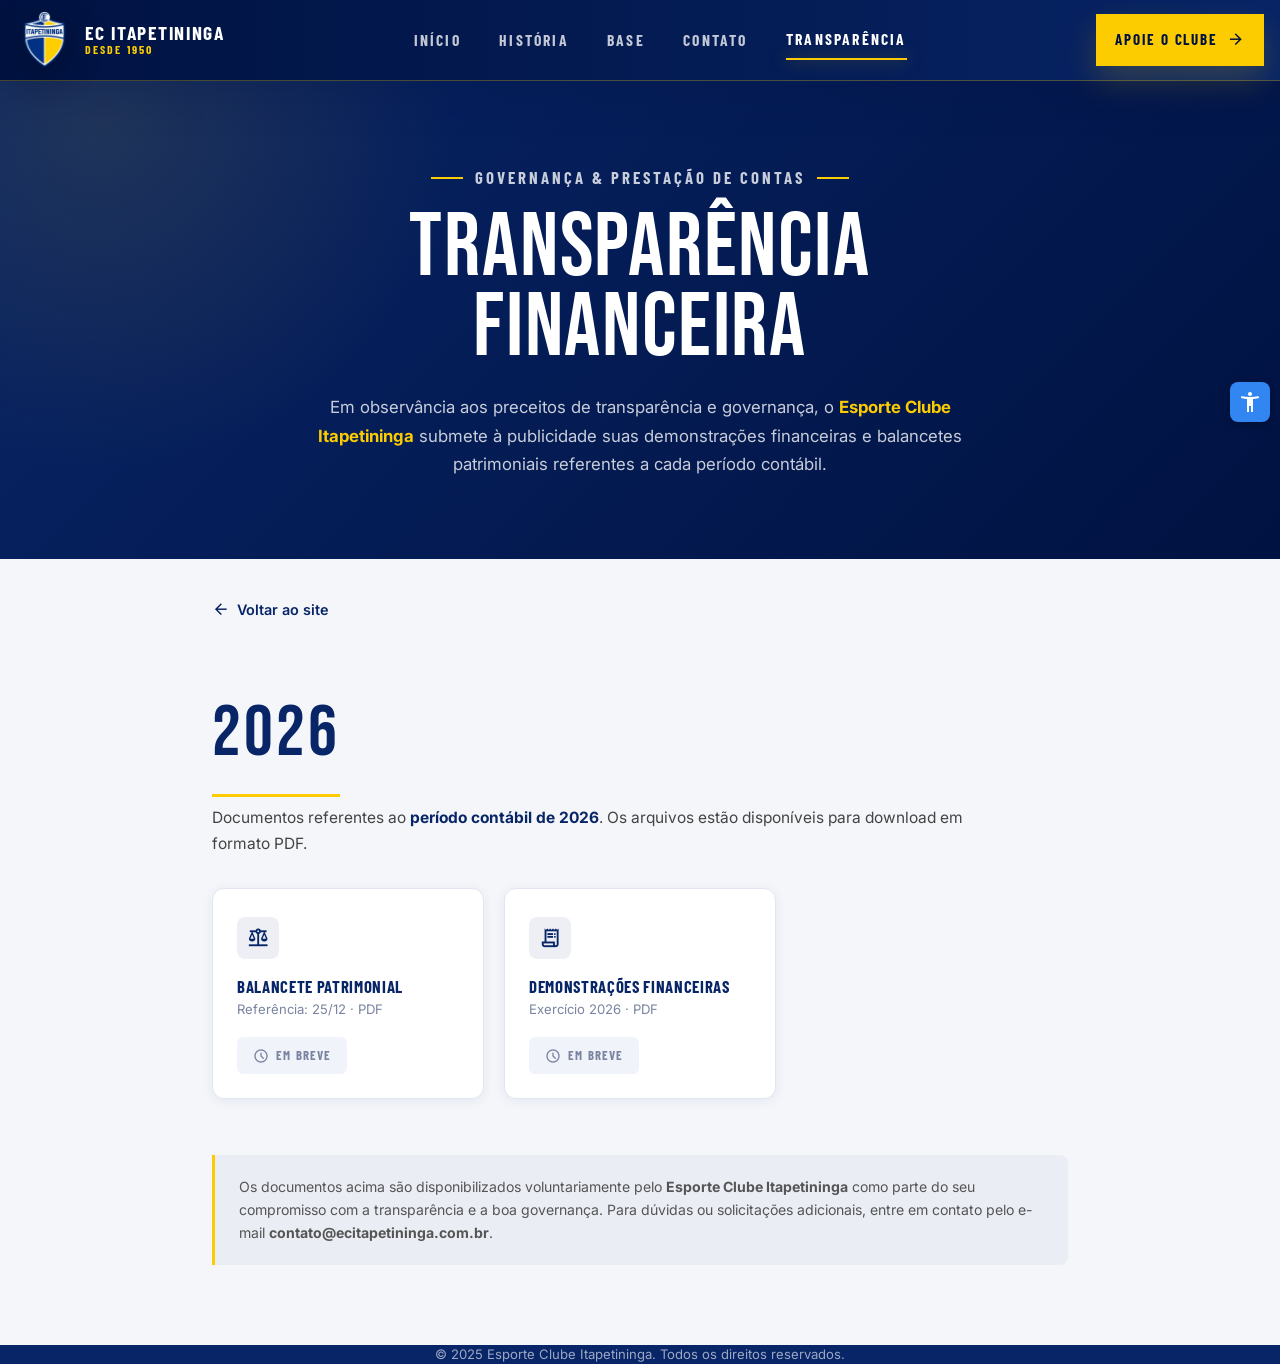
==== transparencia.html @ 6d261d62 "Minor changes" ====
<!doctype html>
<html lang="pt-BR">
  <head>
    <meta charset="UTF-8" />
    <meta name="viewport" content="width=device-width, initial-scale=1.0" />
    <title>Transparência Financeira — EC Itapetininga</title>
    <meta
      name="description"
      content="Demonstrações financeiras e balancetes do Esporte Clube Itapetininga, em conformidade com os princípios de transparência e governança."
    />
    <link rel="preconnect" href="https://fonts.googleapis.com" />
    <link
      href="https://fonts.googleapis.com/css2?family=Inter:wght@400;500;600;700&display=swap"
      rel="stylesheet"
    />
    <link
      href="https://fonts.googleapis.com/css2?family=Bebas+Neue&family=Barlow+Condensed:wght@500;600;700&display=swap"
      rel="stylesheet"
    />
    <link
      href="https://fonts.googleapis.com/css2?family=Material+Symbols+Outlined:wght,FILL@100..700,0..1&display=swap"
      rel="stylesheet"
    />
    <link rel="stylesheet" href="styles.css" />
    <link rel="stylesheet" href="transparencia.css" />
  </head>
  <body>
    <header class="site-header" id="site-header">
      <div class="site-header-main">
        <a
          class="site-brand"
          href="index.html"
          aria-label="Esporte Clube Itapetininga"
        >
          <img
            alt="EC Itapetininga Logo"
            class="site-brand-logo"
            src="img/eci.png"
          />
          <span class="site-brand-text">
            <strong>EC Itapetininga</strong>
            <small>Desde 1950</small>
          </span>
        </a>
        <nav class="site-nav" aria-label="Navegação principal">
          <a class="top-nav-link" href="index.html#hero">Início</a>
          <a class="top-nav-link" href="index.html#history">História</a>
          <a class="top-nav-link" href="index.html#categories">Base</a>
          <a class="top-nav-link" href="index.html#contact">Contato</a>
          <a
            class="top-nav-link is-active"
            href="transparencia.html"
            aria-current="page"
            >Transparência</a
          >
        </nav>
        <a
          href="#apoie-modal"
          class="desktop-support-link site-cta"
          aria-label="Apoie o Clube"
          data-modal-open
        >
          Apoie o Clube
          <span class="material-symbols-outlined" aria-hidden="true"
            >arrow_forward</span
          >
        </a>
        <button
          aria-controls="mobile-menu"
          aria-expanded="false"
          aria-label="Abrir menu"
          class="mobile-menu-button site-menu-button"
          data-mobile-menu-button
          type="button"
        >
          <span class="material-symbols-outlined" data-mobile-menu-icon>
            menu
          </span>
        </button>
      </div>
      <nav
        aria-label="Menu mobile"
        class="mobile-menu"
        data-mobile-menu
        id="mobile-menu"
      >
        <div class="mobile-menu-inner">
          <div class="mobile-menu-brand" aria-hidden="true">
            <span>ECI</span>
            <small>Portal Oficial</small>
          </div>
          <a
            class="mobile-menu-link"
            data-mobile-menu-link
            href="index.html#hero"
            >Início</a
          >
          <a
            class="mobile-menu-link"
            data-mobile-menu-link
            href="index.html#history"
            >História</a
          >
          <a
            class="mobile-menu-link"
            data-mobile-menu-link
            href="index.html#categories"
            >Base</a
          >
          <a
            class="mobile-menu-link"
            data-mobile-menu-link
            href="index.html#contact"
            >Contato</a
          >
          <a class="mobile-menu-link" href="transparencia.html"
            >Transparência</a
          >
        </div>
      </nav>
    </header>

    <!-- ── Conteúdo principal ── -->
    <main id="main-content">
      <!-- Hero -->
      <section class="transp-hero" aria-labelledby="transp-page-title">
        <p class="transp-hero-kicker">Governança &amp; Prestação de Contas</p>
        <h1 id="transp-page-title">Transparência<br />Financeira</h1>
        <p>
          Em observância aos preceitos de transparência e governança, o
          <strong style="color: #fccc00">Esporte Clube Itapetininga</strong>
          submete à publicidade suas demonstrações financeiras e balancetes
          patrimoniais referentes a cada período contábil.
        </p>
      </section>

      <div class="transp-page">
        <div class="transp-container">
          <a href="index.html" class="transp-back">
            <span class="material-symbols-outlined" style="font-size: 1.1rem"
              >arrow_back</span
            >
            Voltar ao site
          </a>

          <!-- ── Bloco 2026 ── -->
          <div class="transp-year-block">
            <h2 class="transp-year-title">2026</h2>
            <p class="transp-year-desc">
              Documentos referentes ao
              <strong>período contábil de 2026</strong>. Os arquivos estão
              disponíveis para download em formato PDF.
            </p>
            <div class="transp-docs-grid">
              <div class="transp-doc-card">
                <div class="transp-doc-icon">
                  <span class="material-symbols-outlined">balance</span>
                </div>
                <div>
                  <p class="transp-doc-name">Balancete Patrimonial</p>
                  <p class="transp-doc-meta">Referência: 25/12 · PDF</p>
                </div>
                <!-- Para adicionar o arquivo: substituir o <span> abaixo por um <a href="docs/balancete-2026.pdf" ...> -->
                <span class="transp-doc-soon">
                  <span
                    class="material-symbols-outlined"
                    style="font-size: 1rem"
                    >schedule</span
                  >
                  Em breve
                </span>
              </div>

              <div class="transp-doc-card">
                <div class="transp-doc-icon">
                  <span class="material-symbols-outlined">receipt_long</span>
                </div>
                <div>
                  <p class="transp-doc-name">Demonstrações Financeiras</p>
                  <p class="transp-doc-meta">Exercício 2026 · PDF</p>
                </div>
                <!-- Para adicionar o arquivo: substituir o <span> abaixo por um <a href="docs/demonstracoes-2026.pdf" ...> -->
                <span class="transp-doc-soon">
                  <span
                    class="material-symbols-outlined"
                    style="font-size: 1rem"
                    >schedule</span
                  >
                  Em breve
                </span>
              </div>
            </div>
          </div>

          <!-- Nota legal -->
          <div class="transp-note" role="note">
            Os documentos acima são disponibilizados voluntariamente pelo
            <strong>Esporte Clube Itapetininga</strong> como parte do seu
            compromisso com a transparência e a boa governança. Para dúvidas ou
            solicitações adicionais, entre em contato pelo e-mail
            <strong>contato@ecitapetininga.com.br</strong>.
          </div>
        </div>
      </div>
    </main>

    <!-- Modal: Apoie o Clube -->
    <div
      id="apoie-modal"
      aria-hidden="true"
      aria-modal="true"
      aria-labelledby="apoie-modal-title"
      class="support-modal fixed inset-0 z-[100] flex items-center justify-center p-4 bg-primary-container/40 backdrop-blur-sm"
      data-modal
      role="dialog"
    >
      <div
        class="support-modal-panel relative w-full max-w-4xl bg-surface-container-lowest rounded-lg overflow-hidden shadow-2xl flex flex-col md:flex-row"
      >
        <button
          type="button"
          aria-label="Fechar modal"
          data-modal-close
          class="absolute top-4 right-4 z-20 bg-black/20 hover:bg-black/40 text-white rounded-full p-2 transition-colors"
        >
          <span class="material-symbols-outlined">close</span>
        </button>
        <div class="md:w-1/2 relative min-h-[300px]">
          <img
            alt="Esporte Clube Itapetininga Base"
            class="absolute inset-0 w-full h-full object-cover"
            src="img/DSC00051-copia.jpg"
          />
          <div
            class="absolute inset-0 bg-gradient-to-t from-primary-container/80 to-transparent flex items-end p-8"
          >
            <p class="text-white font-bold italic">
              Cada contribuição mantém um jovem em campo.
            </p>
          </div>
        </div>
        <div class="md:w-1/2 p-10 flex flex-col justify-center">
          <span
            class="text-secondary-container font-bold uppercase tracking-widest text-xs mb-2"
            >Impacto social</span
          >
          <h2
            id="apoie-modal-title"
            class="text-headline-md text-primary-container mb-4 leading-tight"
          >
            Apoie os sonhos da nossa base
          </h2>
          <p class="text-on-surface-variant mb-8 text-sm">
            Sua contribuição garante que centenas de jovens continuem tendo
            acesso a treinamentos profissionais, equipamentos de qualidade e
            suporte social completo.
          </p>
          <div class="space-y-4 mb-8">
            <div
              class="bg-surface-container-low p-4 rounded-lg border border-outline-variant flex items-center gap-4"
            >
              <span class="material-symbols-outlined text-primary-container"
                >payments</span
              >
              <div>
                <p class="text-xs text-primary-container font-bold uppercase">
                  PIX/CNPJ
                </p>
                <p class="font-mono text-on-surface select-all">
                  01.077.813/0001-42
                </p>
              </div>
            </div>
            <div class="text-center text-xs text-on-surface-variant italic">
              Ou entre em contato para planos de patrocínio empresarial.
            </div>
          </div>
          <button
            type="button"
            data-modal-close
            class="block text-center bg-secondary-container text-on-secondary-container w-full py-4 rounded-lg font-bold uppercase shadow-lg hover:bg-secondary-fixed transition-all"
          >
            Fechar
          </button>
        </div>
      </div>
    </div>

    <!-- ── Rodapé simplificado ── -->
    <footer
      class="bg-primary-container text-white py-10"
      style="text-align: center"
    >
      <p style="font-size: 0.82rem; opacity: 0.6">
        © 2025 Esporte Clube Itapetininga. Todos os direitos reservados.
      </p>
    </footer>

    <!-- WCAG fix: 2.1.1 -->
    <div
      class="accessibility-panel"
      role="region"
      aria-label="Ferramentas de acessibilidade"
    >
      <button
        class="accessibility-trigger"
        type="button"
        aria-label="Abrir menu de acessibilidade"
        aria-expanded="false"
        aria-controls="accessibility-menu"
      >
        <span class="material-symbols-outlined" aria-hidden="true"
          >accessibility_new</span
        >
      </button>
      <div class="accessibility-content" id="accessibility-menu">
        <!-- WCAG fix: 4.1.2 -->
        <button
          onclick="alternarCores()"
          aria-pressed="false"
          data-high-contrast-toggle
        >
          🎨 Alternar Cores
        </button>
        <button onclick="aumentarFonte()">🔍 A+</button>
        <button onclick="diminuirFonte()">🔎 A-</button>
        <button onclick="cursorGrande()">🖱️ Cursor Maior</button>
        <button onclick="lerPagina()">🔊 Ler Página</button>
        <button onclick="pararLeitura()">🔇 Parar Leitura</button>
        <button onclick="lerSelecao()">🔊 Ler Texto Selecionado</button>
      </div>
    </div>

    <script>
      const mobileMenu = document.querySelector("[data-mobile-menu]");
      const mobileMenuButton = document.querySelector(
        "[data-mobile-menu-button]",
      );
      const mobileMenuIcon = document.querySelector("[data-mobile-menu-icon]");
      const siteHeader = document.querySelector(".site-header");

      function openMobileMenu() {
        mobileMenu.classList.add("is-open");
        mobileMenuButton.setAttribute("aria-expanded", "true");
        mobileMenuButton.setAttribute("aria-label", "Fechar menu");
        mobileMenuIcon.textContent = "close";
        document.body.classList.add("mobile-menu-open");
      }

      function closeMobileMenu() {
        mobileMenu.classList.remove("is-open");
        mobileMenuButton.setAttribute("aria-expanded", "false");
        mobileMenuButton.setAttribute("aria-label", "Abrir menu");
        mobileMenuIcon.textContent = "menu";
        document.body.classList.remove("mobile-menu-open");
      }

      mobileMenuButton.addEventListener("click", () => {
        mobileMenu.classList.contains("is-open")
          ? closeMobileMenu()
          : openMobileMenu();
      });

      document.addEventListener("keydown", (e) => {
        if (e.key === "Escape" && mobileMenu.classList.contains("is-open"))
          closeMobileMenu();
      });

      window.addEventListener("resize", () => {
        if (window.innerWidth >= 768) closeMobileMenu();
      });

      window.addEventListener("scroll", () => {
        siteHeader.classList.toggle("header-scrolled", window.scrollY > 24);
      });

      document.addEventListener("DOMContentLoaded", () => {
        const botaoAcessibilidade = document.querySelector(
          ".accessibility-trigger",
        );
        const menuAcessibilidade = document.querySelector(
          ".accessibility-panel",
        );
        const conteudoAcessibilidade = document.querySelector(
          ".accessibility-content",
        );

        if (
          !botaoAcessibilidade ||
          !menuAcessibilidade ||
          !conteudoAcessibilidade
        ) {
          return;
        }

        function abrirMenuAcessibilidade() {
          menuAcessibilidade.classList.add("active");
          botaoAcessibilidade.setAttribute("aria-expanded", "true");

          // WCAG fix: 2.1.1
          const primeiroBotao = conteudoAcessibilidade.querySelector("button");
          if (primeiroBotao) {
            primeiroBotao.focus();
          }
        }

        function fecharMenuAcessibilidade() {
          menuAcessibilidade.classList.remove("active");
          botaoAcessibilidade.setAttribute("aria-expanded", "false");

          // WCAG fix: 2.1.1
          botaoAcessibilidade.focus();
        }

        botaoAcessibilidade.addEventListener("click", (e) => {
          e.stopPropagation();
          if (menuAcessibilidade.classList.contains("active")) {
            fecharMenuAcessibilidade();
          } else {
            abrirMenuAcessibilidade();
          }
        });

        menuAcessibilidade.addEventListener("click", (e) => {
          e.stopPropagation();
        });

        document.addEventListener("click", () => {
          if (menuAcessibilidade.classList.contains("active")) {
            fecharMenuAcessibilidade();
          }
        });

        document.addEventListener("keydown", (e) => {
          if (
            e.key === "Escape" &&
            menuAcessibilidade.classList.contains("active")
          ) {
            fecharMenuAcessibilidade();
          }
        });
      });

      function alternarCores() {
        document.body.classList.toggle("ativo");

        // WCAG fix: 4.1.2
        const botoesAltoContraste = document.querySelectorAll(
          "[data-high-contrast-toggle]",
        );
        botoesAltoContraste.forEach((button) => {
          button.setAttribute(
            "aria-pressed",
            document.body.classList.contains("ativo"),
          );
        });
      }

      let tamanhoFonte = 100;
      const tamanhoFonteMinimo = 70;
      const tamanhoFonteMaximo = 150;

      function aplicarTamanhoFonte() {
        document.documentElement.style.fontSize = tamanhoFonte + "%";
      }

      function aumentarFonte() {
        if (tamanhoFonte < tamanhoFonteMaximo) {
          tamanhoFonte += 10;
          aplicarTamanhoFonte();
        }
      }

      function diminuirFonte() {
        if (tamanhoFonte > tamanhoFonteMinimo) {
          tamanhoFonte -= 10;
          aplicarTamanhoFonte();
        }
      }

      function cursorGrande() {
        document.body.classList.toggle("cursor-grande");
      }

      // Modal: Apoie o Clube
      const apoieModal = document.querySelector("[data-modal]");
      const modalOpenBtns = document.querySelectorAll("[data-modal-open]");
      const modalCloseBtns = document.querySelectorAll("[data-modal-close]");

      function openModal() {
        apoieModal.classList.add("is-open");
        apoieModal.setAttribute("aria-hidden", "false");
        document.body.classList.add("modal-open");
      }

      function closeModal() {
        apoieModal.classList.remove("is-open");
        apoieModal.setAttribute("aria-hidden", "true");
        document.body.classList.remove("modal-open");
      }

      modalOpenBtns.forEach((btn) =>
        btn.addEventListener("click", (e) => {
          e.preventDefault();
          openModal();
        }),
      );

      modalCloseBtns.forEach((btn) =>
        btn.addEventListener("click", closeModal),
      );

      apoieModal.addEventListener("click", (e) => {
        if (e.target === apoieModal) closeModal();
      });

      document.addEventListener("keydown", (e) => {
        if (e.key === "Escape" && apoieModal.classList.contains("is-open"))
          closeModal();
      });
    </script>
    <div vw class="enabled">
      <div vw-access-button class="active"></div>
      <div vw-plugin-wrapper>
        <div class="vw-plugin-top-wrapper"></div>
      </div>
    </div>
    <script src="https://vlibras.gov.br/app/vlibras-plugin.js"></script>
    <script>
      new window.VLibras.Widget("https://vlibras.gov.br/app");

      function lerPagina() {
        const texto = document.body.innerText;

        const fala = new SpeechSynthesisUtterance(texto);
        fala.lang = "pt-BR";

        speechSynthesis.cancel();
        speechSynthesis.speak(fala);
      }

      function pararLeitura() {
        speechSynthesis.cancel();
      }

      function lerSelecao() {
        const texto = window.getSelection().toString();

        if (!texto) {
          alert("Selecione um texto primeiro.");
          return;
        }

        const fala = new SpeechSynthesisUtterance(texto);
        fala.lang = "pt-BR";

        speechSynthesis.cancel();
        speechSynthesis.speak(fala);
      }
    </script>
  </body>
</html>
---- styles.css ----
﻿/*
 * Refinamentos de design aplicados:
 * 1. Overlay em gradiente para melhorar o contraste do hero.
 * 2. Botao secundario do hero com borda e fundo mais visiveis.
 * 3. Controles flutuantes de acessibilidade com fundo institucional.
 * 4. Cards de Nossa Historia com alturas uniformes.
 * 5. Barra dourada no topo dos quatro cards de Nossa Historia.
 * 6. Tags e nomes padronizados nos cards de Grandes Nomes.
 * 7. Badges Gratuito removidos e chamada da base reforcada.
 * 8. Formulario de contato destacado como card.
 * 9. Texto de orgulho local do footer com contraste adequado.
 */

:root {
  --secondary-container: #fccc00;
  --secondary-fixed: #ffe085;
  --surface-container-lowest: #ffffff;
  --surface-container-low: #f3f3f3;
  --surface-container: #eeeeee;
  --surface: #f9f9f9;
  --background: #f9f9f9;
  --primary: #001241;
  --primary-container: #082567;
  --primary-fixed-dim: #dce4ff; /* WCAG fix: 1.4.3 */
  --on-secondary-container: #6d5700;
  --on-surface: #1b1b1b;
  --on-surface-variant: #444650;
  --outline-variant: #c5c6d2;
  --site-header-height: 6.6rem;
}

*,
*::before,
*::after {
  box-sizing: border-box;
  border-width: 0;
  border-style: solid;
  border-color: currentColor;
}

html {
  scroll-behavior: smooth;
  scroll-padding-top: var(--site-header-height);
  line-height: 1.5;
  -webkit-text-size-adjust: 100%;
  tab-size: 4;
}

body {
  margin: 0;
  font-family:
    Inter,
    system-ui,
    -apple-system,
    BlinkMacSystemFont,
    "Segoe UI",
    sans-serif;
}

img,
video {
  display: block;
  max-width: 100%;
  height: auto;
}

button,
input,
select,
textarea {
  font: inherit;
}

button,
select {
  text-transform: none;
}

button {
  cursor: pointer;
  background-color: transparent;
}

a {
  color: inherit;
  text-decoration: inherit;
}

h1,
h2,
h3,
h4,
p {
  margin: 0;
}

h1,
h2,
h3,
h4 {
  font-size: inherit;
  font-weight: inherit;
}

ul {
  margin: 0;
  padding: 0;
  list-style: none;
}

::selection {
  background: var(--secondary-container);
  color: var(--on-secondary-container);
}

/* WCAG fix: 2.4.7 */
:focus-visible {
  outline: 2px solid var(--primary-container);
  outline-offset: 3px;
  border-radius: 3px;
}

a:focus-visible,
button:focus-visible {
  outline: 2px solid var(--primary-container);
  outline-offset: 3px;
}

.fixed {
  position: fixed;
}
.absolute {
  position: absolute;
}
.relative {
  position: relative;
}
.inset-0 {
  inset: 0;
}
.top-4 {
  top: 1rem;
}
.right-4 {
  right: 1rem;
}
.z-10 {
  z-index: 10;
}
.z-20 {
  z-index: 20;
}
.z-50 {
  z-index: 50;
}
.z-\[100\] {
  z-index: 100;
}
.mx-auto {
  margin-left: auto;
  margin-right: auto;
}
.mt-4 {
  margin-top: 1rem;
}
.mb-2 {
  margin-bottom: 0.5rem;
}
.mb-4 {
  margin-bottom: 1rem;
}
.mb-6 {
  margin-bottom: 1.5rem;
}
.mb-8 {
  margin-bottom: 2rem;
}
.mb-12 {
  margin-bottom: 3rem;
}
.block {
  display: block;
}
.flex {
  display: flex;
}
.grid {
  display: grid;
}
.h-64 {
  height: 16rem;
}
.h-full {
  height: 100%;
}
.min-h-\[300px\] {
  min-height: 300px;
}
.w-full {
  width: 100%;
}
.max-w-sm {
  max-width: 24rem;
}
.max-w-2xl {
  max-width: 42rem;
}
.max-w-4xl {
  max-width: 56rem;
}
.max-w-7xl {
  max-width: 80rem;
}
.grid-cols-1 {
  grid-template-columns: repeat(1, minmax(0, 1fr));
}
.flex-col {
  flex-direction: column;
}
.items-center {
  align-items: center;
}
.justify-center {
  justify-content: center;
}
.justify-between {
  justify-content: space-between;
}
.gap-3 {
  gap: 0.75rem;
}
.gap-4 {
  gap: 1rem;
}
.gap-6 {
  gap: 1.5rem;
}
.gap-8 {
  gap: 2rem;
}
.gap-12 {
  gap: 3rem;
}
.gap-24 {
  gap: 6rem;
}
.space-y-4 > :not([hidden]) ~ :not([hidden]) {
  margin-top: 1rem;
}
.space-y-6 > :not([hidden]) ~ :not([hidden]) {
  margin-top: 1.5rem;
}
.space-y-8 > :not([hidden]) ~ :not([hidden]) {
  margin-top: 2rem;
}
.overflow-hidden {
  overflow: hidden;
}
.rounded-lg {
  border-radius: 0.5rem;
}
.rounded-xl {
  border-radius: 0.75rem;
}
.rounded-2xl {
  border-radius: 1rem;
}
.rounded-3xl {
  border-radius: 1.5rem;
}
.rounded-full {
  border-radius: 9999px;
}
.border {
  border-width: 1px;
}
.border-b {
  border-bottom-width: 1px;
}
.border-b-2 {
  border-bottom-width: 2px;
}
.border-primary-container {
  border-color: var(--primary-container);
}
.border-outline-variant {
  border-color: var(--outline-variant);
}
.border-white\/10 {
  border-color: rgba(255, 255, 255, 0.1);
}
.bg-white\/5 {
  background-color: rgba(255, 255, 255, 0.05);
}
.bg-white\/10 {
  background-color: rgba(255, 255, 255, 0.1);
}
.bg-background {
  background-color: var(--background);
}
.bg-primary-container {
  background-color: var(--primary-container);
}
.bg-secondary-container {
  background-color: var(--secondary-container);
}
.bg-surface {
  background-color: var(--surface);
}
.bg-surface-container-low {
  background-color: var(--surface-container-low);
}
.bg-surface-container-lowest {
  background-color: var(--surface-container-lowest);
}
.bg-surface-container-lowest\/20 {
  background-color: rgba(255, 255, 255, 0.2);
}
.object-cover {
  object-fit: cover;
}
.p-4 {
  padding: 1rem;
}
.p-6 {
  padding: 1.5rem;
}
.p-10 {
  padding: 2.5rem;
}
.p-12 {
  padding: 3rem;
}
.px-4 {
  padding-left: 1rem;
  padding-right: 1rem;
}
.px-10 {
  padding-left: 2.5rem;
  padding-right: 2.5rem;
}
.py-4 {
  padding-top: 1rem;
  padding-bottom: 1rem;
}
.py-5 {
  padding-top: 1.25rem;
  padding-bottom: 1.25rem;
}
.py-16 {
  padding-top: 4rem;
  padding-bottom: 4rem;
}
.py-24 {
  padding-top: 6rem;
  padding-bottom: 6rem;
}
.pb-12 {
  padding-bottom: 3rem;
}
.text-center {
  text-align: center;
}
.font-body-lg {
  font-family: Inter, sans-serif;
  font-size: 16px;
  line-height: 24px;
  font-weight: 400;
}
.font-mono {
  font-family:
    ui-monospace, SFMono-Regular, Menlo, Monaco, Consolas, "Liberation Mono",
    monospace;
}
.text-xs {
  font-size: 0.75rem;
  line-height: 1rem;
}
.text-sm {
  font-size: 0.875rem;
  line-height: 1.25rem;
}
.text-lg {
  font-size: 1.125rem;
  line-height: 1.75rem;
}
.text-xl {
  font-size: 1.25rem;
  line-height: 1.75rem;
}
.text-5xl {
  font-size: 3rem;
  line-height: 1;
}
.text-headline-md {
  font-size: 24px;
  line-height: 32px;
  font-weight: 600;
}
.text-headline-lg {
  font-size: 32px;
  line-height: 40px;
  font-weight: 700;
}
.text-body-lg {
  font-size: 16px;
  line-height: 24px;
  font-weight: 400;
}
.font-bold {
  font-weight: 700;
}
.uppercase {
  text-transform: uppercase;
}
.italic {
  font-style: italic;
}
.leading-none {
  line-height: 1;
}
.leading-tight {
  line-height: 1.25;
}
.leading-relaxed {
  line-height: 1.625;
}
.tracking-wider {
  letter-spacing: 0.05em;
}
.tracking-widest {
  letter-spacing: 0.1em;
}
.text-white {
  color: #ffffff;
}
.text-primary-container {
  color: var(--primary-container);
}
.text-primary-fixed-dim {
  color: var(--primary-fixed-dim);
}
.text-secondary-container {
  color: var(--secondary-container);
}
.text-on-secondary-container {
  color: var(--on-secondary-container);
}
.text-on-surface {
  color: var(--on-surface);
}
.text-on-surface-variant {
  color: var(--on-surface-variant);
}
.shadow-md {
  box-shadow: 0 4px 6px rgba(0, 0, 0, 0.1);
}
.shadow-lg {
  box-shadow: 0 10px 15px rgba(0, 0, 0, 0.1);
}
.shadow-xl {
  box-shadow: 0 20px 25px rgba(0, 0, 0, 0.1);
}
.shadow-2xl {
  box-shadow: 0 25px 50px rgba(0, 0, 0, 0.25);
}
.backdrop-blur-sm {
  backdrop-filter: blur(4px);
}
.select-all {
  user-select: all;
}
.pointer-events-none {
  pointer-events: none;
}
.transition-all {
  transition: all 150ms ease;
}
.transition-colors {
  transition:
    color 150ms ease,
    background-color 150ms ease,
    border-color 150ms ease;
}

.hero-section {
  position: relative;
  display: flex;
  flex-direction: column;
  align-items: center;
  justify-content: flex-end;
  min-height: max(560px, calc(82vh - 4rem));
  overflow: hidden;
  padding: 5.25rem 0 0;
  background: #001241;
  isolation: isolate;
}

.hero-section::before,
.hero-section::after {
  content: "";
  position: absolute;
  inset: 0;
  pointer-events: none;
}

.hero-section::before {
  z-index: 2;
  background:
    radial-gradient(
      circle at 22% 28%,
      rgba(35, 79, 170, 0.45),
      transparent 25rem
    ),
    radial-gradient(
      circle at 82% 82%,
      rgba(252, 204, 0, 0.16),
      transparent 18rem
    ),
    linear-gradient(
      90deg,
      rgba(0, 18, 65, 0.98) 0%,
      rgba(0, 18, 65, 0.9) 28%,
      rgba(8, 37, 103, 0.52) 58%,
      rgba(0, 0, 0, 0.36) 100%
    ),
    linear-gradient(
      180deg,
      rgba(0, 0, 0, 0.52),
      transparent 34%,
      rgba(0, 0, 0, 0.72)
    );
}

.hero-section::after {
  z-index: 3;
  opacity: 0.22;
  background:
    repeating-linear-gradient(
      135deg,
      rgba(252, 204, 0, 0.11) 0,
      rgba(252, 204, 0, 0.11) 1px,
      transparent 1px,
      transparent 24px
    ),
    radial-gradient(
      circle at 30% 40%,
      rgba(255, 255, 255, 0.55) 0 1px,
      transparent 1px
    ),
    radial-gradient(
      circle at 72% 62%,
      rgba(255, 255, 255, 0.4) 0 1px,
      transparent 1px
    );
  background-size:
    auto,
    21px 21px,
    33px 33px;
  mix-blend-mode: soft-light;
}

.hero-media {
  position: absolute;
  inset: 0;
  z-index: 1;
}

.hero-image {
  width: 100%;
  height: 100%;
  object-fit: cover;
  object-position: 50% 28%;
  filter: saturate(1.05) contrast(1.12) brightness(0.92);
  transform: scale(1.04);
  animation: hero-image-drift 16s ease-out forwards;
}

.hero-field-grid {
  position: absolute;
  inset: 0;
  pointer-events: none;
}

.hero-field-grid {
  opacity: 0.16;
  background:
    linear-gradient(
      90deg,
      transparent calc(50% - 1px),
      rgba(255, 255, 255, 0.42) 50%,
      transparent calc(50% + 1px)
    ),
    linear-gradient(
      0deg,
      transparent calc(50% - 1px),
      rgba(255, 255, 255, 0.22) 50%,
      transparent calc(50% + 1px)
    );
  background-size: 9rem 9rem;
}

.hero-content {
  position: relative;
  z-index: 5;
  width: min(100% - 2rem, 80rem);
  margin: auto auto 0;
  padding-bottom: clamp(4rem, 11vw, 8rem);
  color: #ffffff;
  text-transform: uppercase;
}

.hero-content::before {
  content: "";
  position: absolute;
  top: 1.3rem;
  left: -1.5rem;
  width: 3px;
  height: min(17rem, 52%);
  background: #fccc00;
  box-shadow: 0 0 2rem rgba(252, 204, 0, 0.42);
}

.hero-title {
  max-width: 58rem;
  font-family: "Bebas Neue", Impact, sans-serif;
  font-size: clamp(3.2rem, 8vw, 7rem);
  line-height: 0.78;
  letter-spacing: 0;
  text-shadow: 0 2rem 5rem rgba(0, 0, 0, 0.54);
  animation: hero-rise 850ms 120ms ease both;
}

.hero-title span,
.hero-title strong {
  display: block;
  font-weight: inherit;
}

.hero-title strong {
  color: #fccc00;
}

.hero-tagline {
  max-width: 36rem;
  margin-top: 1rem;
  color: rgba(255, 255, 255, 0.88);
  font-family: "Barlow Condensed", Inter, sans-serif;
  font-size: clamp(1.35rem, 2.6vw, 2.05rem);
  font-weight: 700;
  line-height: 1;
  letter-spacing: 0.08em;
  animation: hero-rise 850ms 240ms ease both;
}

.hero-actions {
  display: flex;
  flex-wrap: wrap;
  gap: 1rem;
  width: min(100%, 13.5rem);
  margin-top: 1.8rem;
  margin-bottom: clamp(2rem, 4vw, 3.6rem);
  animation: hero-rise 850ms 360ms ease both;
}

.hero-button {
  display: inline-flex;
  align-items: center;
  justify-content: center;
  width: 100%;
  min-height: 3.35rem;
  padding: 0.85rem 1.25rem;
  border: 1px solid transparent;
  font-family: "Barlow Condensed", Inter, sans-serif;
  font-size: 1rem;
  font-weight: 700;
  letter-spacing: 0.12em;
  text-transform: uppercase;
  transition:
    transform 280ms ease,
    background-color 280ms ease,
    border-color 280ms ease,
    color 280ms ease,
    box-shadow 280ms ease;
}

.hero-button-primary {
  gap: 0.65rem;
  background: #fccc00;
  color: #001241;
  box-shadow: 0 1.3rem 3rem rgba(252, 204, 0, 0.24);
}

.hero-button-primary .material-symbols-outlined {
  font-size: 1.25rem;
  transition: transform 280ms ease;
}

.hero-button-primary:hover,
.hero-button-primary:focus-visible {
  transform: translateY(-2px);
  background: #ffe085;
  box-shadow: 0 1.6rem 3.4rem rgba(252, 204, 0, 0.32);
}

.hero-button-primary:hover .material-symbols-outlined,
.hero-button-primary:focus-visible .material-symbols-outlined {
  transform: translateX(4px);
}

@keyframes hero-rise {
  from {
    opacity: 0;
    transform: translateY(1.2rem);
  }

  to {
    opacity: 1;
    transform: translateY(0);
  }
}

@keyframes hero-image-drift {
  from {
    transform: scale(1.08);
  }

  to {
    transform: scale(1.02);
  }
}

@media (max-width: 900px) {
  .hero-section {
    min-height: calc(84svh - 4rem);
    padding: 5.25rem 0 0;
  }

  .hero-section::before {
    background:
      radial-gradient(
        circle at 24% 24%,
        rgba(35, 79, 170, 0.48),
        transparent 18rem
      ),
      linear-gradient(
        90deg,
        rgba(0, 18, 65, 0.96) 0%,
        rgba(0, 18, 65, 0.82) 58%,
        rgba(0, 0, 0, 0.36) 100%
      ),
      linear-gradient(
        180deg,
        rgba(0, 0, 0, 0.45),
        transparent 34%,
        rgba(0, 0, 0, 0.78)
      );
  }

  .hero-image {
    object-position: 50% 28%;
  }

  .hero-content {
    width: min(100% - 2rem, 44rem);
  }

  .hero-content::before {
    left: -0.75rem;
    height: 12rem;
  }

  .hero-title {
    font-size: clamp(4rem, 14vw, 6.8rem);
  }
}

@media (max-width: 520px) {
  .hero-section {
    min-height: calc(86svh - 4rem);
    padding: 4.5rem 0 0;
  }

  .hero-image {
    object-position: 50% center;
  }

  .hero-content {
    width: min(100% - 1.5rem, 28rem);
  }

  .hero-title {
    font-size: clamp(3.5rem, 18vw, 5.4rem);
  }

  .hero-tagline {
    max-width: 20rem;
    font-size: 1.35rem;
  }

  .hero-actions {
    display: grid;
    grid-template-columns: 1fr;
    width: 100%;
    margin-top: 1.35rem;
    margin-bottom: 2rem;
  }

  .hero-fpf-badge {
    width: 100%;
  }

  .hero-button {
    width: 100%;
  }
}

@media (prefers-reduced-motion: reduce) {
  .hero-image,
  .hero-title,
  .hero-tagline,
  .hero-fpf-badge,
  .hero-actions {
    animation: none;
  }
}

.site-header {
  position: sticky;
  top: 0;
  z-index: 50;
  width: 100%;
  color: #ffffff;
  background:
    linear-gradient(90deg, rgba(0, 18, 65, 0.96), rgba(8, 37, 103, 0.94)),
    #001241;
  border-bottom: 1px solid rgba(252, 204, 0, 0.28);
  box-shadow: 0 1rem 2.5rem rgba(0, 18, 65, 0.22);
  backdrop-filter: blur(14px);
  transition:
    background-color 240ms ease,
    box-shadow 240ms ease,
    border-color 240ms ease;
}

.site-header.header-scrolled {
  border-bottom-color: rgba(252, 204, 0, 0.72);
  background:
    linear-gradient(90deg, rgba(0, 18, 65, 0.98), rgba(8, 37, 103, 0.98)),
    #001241;
  box-shadow: 0 1rem 2.25rem rgba(0, 0, 0, 0.32);
}

.site-header-main {
  display: grid;
  grid-template-columns: auto 1fr auto;
  align-items: center;
  gap: clamp(1rem, 3vw, 2.25rem);
  max-width: 80rem;
  min-height: 4.75rem;
  margin: 0 auto;
  padding: 0 1rem;
  transition: min-height 240ms ease;
}

.header-scrolled .site-header-main {
  min-height: 4.25rem;
}

.site-brand {
  display: inline-flex;
  align-items: center;
  gap: 0.75rem;
  min-width: 13rem;
  transition: transform 240ms ease;
}

.site-brand:hover,
.site-brand:focus-visible {
  transform: translateY(-1px);
}

.site-brand:focus-visible,
.top-nav-link:focus-visible,
.site-cta:focus-visible,
.mobile-menu-button:focus-visible,
.mobile-menu-link:focus-visible {
  outline: 2px solid var(--secondary-container);
  outline-offset: 0.25rem;
}

.site-brand-logo {
  width: auto;
  height: 3.55rem;
  filter: drop-shadow(0 0.55rem 1.1rem rgba(0, 0, 0, 0.28));
  transition: height 240ms ease;
}

.header-scrolled .site-brand-logo {
  height: 3.25rem;
}

.site-brand-text {
  display: grid;
  text-transform: uppercase;
}

.site-brand-text strong {
  color: #ffffff;
  font-family: "Barlow Condensed", Inter, sans-serif;
  font-size: 1.22rem;
  font-weight: 700;
  line-height: 0.95;
  letter-spacing: 0.08em;
}

.site-brand-text small {
  color: #fccc00;
  font-family: "Barlow Condensed", Inter, sans-serif;
  font-size: 0.74rem;
  font-weight: 700;
  line-height: 1.2;
  letter-spacing: 0.18em;
}

.site-nav {
  display: none;
  justify-content: center;
  gap: clamp(1.25rem, 3vw, 2.7rem);
}

.top-nav-link {
  position: relative;
  padding: 1.75rem 0;
  color: rgba(255, 255, 255, 0.76);
  font-family: "Barlow Condensed", Inter, sans-serif;
  font-size: 0.98rem;
  font-weight: 700;
  letter-spacing: 0.14em;
  text-transform: uppercase;
  transition:
    color 200ms ease,
    transform 200ms ease;
}

.top-nav-link::after {
  content: "";
  position: absolute;
  right: 0;
  bottom: 1.18rem;
  left: 0;
  height: 2px;
  background: #fccc00;
  box-shadow: 0 0 1rem rgba(252, 204, 0, 0.5);
  transform: scaleX(0);
  transform-origin: center;
  transition: transform 240ms ease;
}

.top-nav-link:hover,
.top-nav-link:focus-visible,
.top-nav-link.is-active {
  color: #ffffff;
  transform: translateY(-1px);
}

.top-nav-link:hover::after,
.top-nav-link:focus-visible::after,
.top-nav-link.is-active::after {
  transform: scaleX(1);
}

.hover\:bg-secondary-fixed:hover {
  background-color: var(--secondary-fixed);
}
.hover\:bg-surface-container-lowest\/40:hover {
  background-color: rgba(255, 255, 255, 0.4);
}
.hover\:text-white:hover {
  color: #ffffff;
}
.active\:scale-95:active {
  transform: scale(0.95);
}
.group:hover .group-hover\:grayscale-0 {
  filter: grayscale(0);
}
.group:hover .group-hover\:bg-\[\#082567\] {
  background-color: #082567;
}
.group:hover .group-hover\:scale-125 {
  transform: scale(1.25);
}
.group:hover .group-hover\:-translate-y-2 {
  transform: translateY(-0.5rem);
}
.group:hover .group-hover\:shadow-xl {
  box-shadow: 0 20px 25px rgba(0, 0, 0, 0.1);
}
.focus\:border-primary-container:focus {
  border-color: var(--primary-container);
  outline: none;
}
.focus\:ring-1:focus {
  box-shadow: 0 0 0 1px var(--primary-container);
}

.desktop-support-link {
  display: none;
}

.site-cta {
  align-items: center;
  justify-content: center;
  gap: 0.55rem;
  min-height: 2.85rem;
  padding: 0.85rem 1.12rem;
  border: 1px solid rgba(252, 204, 0, 0.76);
  background: #fccc00;
  color: #001241;
  font-family: "Barlow Condensed", Inter, sans-serif;
  font-size: 0.94rem;
  font-weight: 700;
  letter-spacing: 0.13em;
  text-transform: uppercase;
  box-shadow: 0 0.9rem 2rem rgba(252, 204, 0, 0.18);
  transition:
    transform 220ms ease,
    background-color 220ms ease,
    box-shadow 220ms ease;
}

.site-cta .material-symbols-outlined {
  font-size: 1.1rem;
  transition: transform 220ms ease;
}

.site-cta:hover,
.site-cta:focus-visible {
  transform: translateY(-2px);
  background: #ffe085;
  box-shadow: 0 1.1rem 2.3rem rgba(252, 204, 0, 0.26);
}

.site-cta:hover .material-symbols-outlined,
.site-cta:focus-visible .material-symbols-outlined {
  transform: translateX(3px);
}

.mobile-menu-button {
  display: inline-flex;
  align-items: center;
  justify-content: center;
  justify-self: end;
  width: 3rem;
  height: 3rem;
  border: 1px solid rgba(252, 204, 0, 0.45);
  color: #fccc00;
  background: rgba(255, 255, 255, 0.06);
  transition:
    background-color 200ms ease,
    border-color 200ms ease,
    transform 200ms ease;
}

.mobile-menu-button:hover {
  transform: translateY(-1px);
  border-color: rgba(252, 204, 0, 0.82);
  background: rgba(255, 255, 255, 0.12);
}

.mobile-menu {
  display: grid;
  grid-template-rows: 0fr;
  border-top: 1px solid rgba(252, 204, 0, 0.25);
  background:
    radial-gradient(
      circle at 12% 0%,
      rgba(252, 204, 0, 0.12),
      transparent 16rem
    ),
    linear-gradient(180deg, rgba(8, 37, 103, 0.98), rgba(0, 18, 65, 0.99));
  box-shadow: 0 1.5rem 3rem rgba(0, 0, 0, 0.24);
  overflow: auto;
  transition: grid-template-rows 260ms ease;
}

.mobile-menu.is-open {
  grid-template-rows: 1fr;
}

.mobile-menu-inner {
  display: grid;
  gap: 0.35rem;
  max-width: 80rem;
  margin: 0 auto;
  min-height: 0;
  padding: 1.35rem 1rem 1.5rem;

  max-height: 90vh;
  overflow-y: auto;
}

.mobile-menu-brand {
  display: flex;
  align-items: end;
  justify-content: space-between;
  margin-bottom: 0.9rem;
  padding-bottom: 1rem;
  border-bottom: 1px solid rgba(255, 255, 255, 0.12);
  text-transform: uppercase;
}

.mobile-menu-brand span {
  color: rgba(255, 255, 255, 0.08);
  font-family: "Bebas Neue", Impact, sans-serif;
  font-size: 5rem;
  line-height: 0.72;
}

.mobile-menu-brand small {
  color: #fccc00;
  font-family: "Barlow Condensed", Inter, sans-serif;
  font-size: 0.82rem;
  font-weight: 700;
  letter-spacing: 0.18em;
}

.mobile-menu-link {
  display: flex;
  align-items: center;
  justify-content: space-between;
  width: 100%;
  min-height: 3rem;
  padding: 0.9rem 0;
  border-bottom: 1px solid rgba(255, 255, 255, 0.1);
  background: transparent; /* WCAG fix: 4.1.2 */
  color: #ffffff;
  cursor: pointer;
  font-family: "Barlow Condensed", Inter, sans-serif;
  font-size: 1.35rem;
  font-weight: 700;
  letter-spacing: 0.12em;
  text-transform: uppercase;
  transition:
    color 180ms ease,
    padding-left 180ms ease;
}

.mobile-menu-link::after {
  content: ">";
  color: #fccc00;
  font-size: 0.9rem;
  opacity: 0.72;
}

.mobile-menu-link:hover {
  color: #fccc00;
  padding-left: 0.35rem;
}

.mobile-menu-link.support {
  justify-content: center;
  min-height: 3.45rem;
  margin-top: 1rem;
  border: 1px solid rgba(252, 204, 0, 0.85);
  background: #fccc00;
  color: #001241;
  box-shadow: 0 1rem 2rem rgba(252, 204, 0, 0.16);
}

.mobile-menu-link.support::after {
  content: none;
}

.mobile-menu-link.support:hover {
  color: #001241;
  background: #ffe085;
  padding-left: 0;
}

@media (min-width: 640px) {
  .sm\:flex-row {
    flex-direction: row;
  }
}

@media (max-width: 639px) {
  .hero-section {
    min-height: calc(86svh - 4rem);
  }

  .hero-image {
    object-position: 50% center;
  }
}

@media (max-width: 767px) {
  .site-header-main {
    min-height: 4.5rem;
  }

  .site-brand {
    min-width: 0;
  }

  .site-brand-logo {
    height: 3.15rem;
  }

  .site-brand-text strong {
    font-size: 1.05rem;
  }

  .site-brand-text small {
    font-size: 0.68rem;
  }
}

@media (min-width: 768px) {
  .md\:flex {
    display: flex;
  }
  .md\:grid-cols-2 {
    grid-template-columns: repeat(2, minmax(0, 1fr));
  }
  .md\:grid-cols-3 {
    grid-template-columns: repeat(3, minmax(0, 1fr));
  }
  .md\:grid-cols-4 {
    grid-template-columns: repeat(4, minmax(0, 1fr));
  }
  .md\:flex-row {
    flex-direction: row;
  }
  .md\:w-1\/2 {
    width: 50%;
  }
  .md\:col-span-2 {
    grid-column: span 2 / span 2;
  }
  .md\:mt-0 {
    margin-top: 0;
  }
  .site-nav {
    display: flex;
  }
  .desktop-support-link {
    display: inline-flex;
  }
  .mobile-menu-button {
    display: none;
  }
  .mobile-menu {
    display: none !important;
  }
}

@media (min-width: 1024px) {
  .lg\:block {
    display: block;
  }
  .lg\:flex {
    display: flex;
  }
  .lg\:grid-cols-2 {
    grid-template-columns: repeat(2, minmax(0, 1fr));
  }
  .lg\:grid-cols-4 {
    grid-template-columns: repeat(4, minmax(0, 1fr));
  }
  .lg\:mx-0 {
    margin-left: 0;
    margin-right: 0;
  }
  .lg\:px-0 {
    padding-left: 0;
    padding-right: 0;
  }
  .lg\:px-8 {
    padding-left: 2rem;
    padding-right: 2rem;
  }
  .lg\:px-20 {
    padding-left: 5rem;
    padding-right: 5rem;
  }
  .lg\:p-20 {
    padding: 5rem;
  }
  .lg\:text-6xl {
    font-size: 3.75rem;
    line-height: 1;
  }
  .lg\:text-8xl {
    font-size: 6rem;
    line-height: 1;
  }
}

.material-symbols-outlined {
  font-variation-settings:
    "FILL" 0,
    "wght" 400,
    "GRAD" 0,
    "opsz" 24;
}
/* ── NOSSA HISTÓRIA EM IMAGENS ─────────────────────────────────────────────
   Layout espelhado do .legends-editorial-section:
   fundo #082567, título centralizado no topo, grid de 3 cards em largura total
   com imagem cobrindo o card inteiro e texto sobreposto na base.
─────────────────────────────────────────────────────────────────────────── */

.archive-section {
  position: relative;
  overflow: hidden;
  background:
    radial-gradient(
      ellipse at 50% 0%,
      rgba(18, 74, 185, 0.35) 0,
      transparent 60%
    ),
    repeating-linear-gradient(
      135deg,
      rgba(252, 204, 0, 0.025) 0,
      rgba(252, 204, 0, 0.025) 1px,
      transparent 1px,
      transparent 22px
    ),
    linear-gradient(180deg, #051c4f 0%, #001241 100%);
  color: #ffffff;
  isolation: isolate;
  box-shadow: 0 0 0 100vmax #001241;
  clip-path: inset(0 -100vmax);
}

.archive-section::before,
.archive-section::after {
  content: "";
  position: absolute;
  inset: 0;
  pointer-events: none;
}

.archive-section::before {
  z-index: 0;
  background: none;
}

.archive-section::after {
  z-index: 0;
  opacity: 0.12;
  background-image:
    radial-gradient(
      circle at 20% 30%,
      rgba(255, 255, 255, 0.42) 0 1px,
      transparent 1px
    ),
    radial-gradient(
      circle at 70% 65%,
      rgba(255, 255, 255, 0.3) 0 1px,
      transparent 1px
    );
  background-size:
    17px 17px,
    29px 29px;
  mix-blend-mode: soft-light;
}

.archive-inner {
  position: relative;
  z-index: 1;
  max-width: 80rem;
  margin: 0 auto;
  padding: 2.5rem 1rem 4.5rem;
  display: flex;
  flex-direction: column;
  align-items: center;
  gap: 2.5rem;
}

.archive-intro {
  position: relative;
  top: auto;
  width: 100%;
  min-height: unset;
  text-align: center;
  text-transform: uppercase;
}

.archive-kicker {
  display: block;
  padding: 0.75rem 1.25rem;
  margin: 0 0 clamp(2.5rem, 6vw, 4.5rem);
  color: rgba(255, 255, 255, 0.76);
  font-family: "Barlow Condensed", Inter, sans-serif;
  font-size: clamp(0.9rem, 1.8vw, 1.15rem);
  font-weight: 700;
  letter-spacing: 0.22em;
  text-transform: uppercase;
  line-height: 1.4;
}

.archive-kicker::before {
  display: none;
}

.archive-intro h2 {
  max-width: 100%;
  color: #ffffff;
  font-family: "Bebas Neue", Impact, sans-serif;
  font-size: clamp(3rem, 8vw, 6.5rem);
  line-height: 1.08;
  letter-spacing: 0;
  margin: 0;
  text-shadow: 0 1.5rem 4rem rgba(0, 0, 0, 0.42);
}

.archive-intro > p {
  max-width: 42rem;
  margin: 1.5rem auto 0;
  color: rgba(255, 255, 255, 0.72);
  font-size: 1rem;
  line-height: 1.5;
  text-transform: none;
}

.archive-signature,
.archive-progress {
  display: none;
}

.archive-track-wrap {
  width: 100%;
}

.archive-track {
  display: grid;
  grid-template-columns: repeat(3, 1fr);
  gap: clamp(1rem, 2vw, 1.6rem);
  width: 100%;
  overflow: visible;
  padding: 0;
  scroll-snap-type: none;
  scrollbar-width: none;
}

.archive-card {
  position: relative;
  min-height: 280px;
  height: clamp(18rem, 26vw, 22rem);
  overflow: hidden;
  border: 1px solid rgba(252, 204, 0, 0.14);
  background: #001241;
  box-shadow:
    0 2.2rem 4.5rem rgba(0, 0, 0, 0.34),
    inset 0 0 0 1px rgba(255, 255, 255, 0.035);
  transition:
    transform 360ms ease,
    border-color 360ms ease,
    box-shadow 360ms ease;
  animation: archive-card-rise 680ms ease both;
}

.archive-card:nth-child(2) {
  animation-delay: 120ms;
}
.archive-card:nth-child(3) {
  animation-delay: 240ms;
}

.archive-card::before {
  content: "";
  position: absolute;
  inset: 0;
  z-index: 2;
  pointer-events: none;
  background: linear-gradient(
    to top,
    rgba(0, 18, 65, 0.97) 0%,
    rgba(8, 37, 103, 0.55) 44%,
    transparent 76%
  );
}

.archive-card::after {
  content: "";
  position: absolute;
  inset: 0.8rem;
  z-index: 3;
  pointer-events: none;
  border: 1px solid rgba(255, 255, 255, 0.07);
}

.archive-card:hover {
  transform: translateY(-6px);
  border-color: rgba(252, 204, 0, 0.68);
  box-shadow: 0 2.7rem 5.5rem rgba(0, 0, 0, 0.42);
}

.archive-card-media {
  position: absolute;
  inset: 0;
  height: 100%;
  overflow: hidden;
  background: #001241;
}

.archive-card-media img {
  width: 100%;
  height: 100%;
  object-fit: cover;
  filter: grayscale(0.55) saturate(0.82) contrast(1.08) brightness(0.72);
  transform: scale(1.04);
  transition:
    transform 520ms ease,
    filter 520ms ease;
}

.archive-card:first-child .archive-card-media img {
  object-fit: cover;
  filter: grayscale(0.25) saturate(0.9) contrast(1.05) brightness(0.85);
  transform: scale(1.15);
}

.archive-card:hover .archive-card-media img {
  filter: grayscale(0.1) saturate(1.02) contrast(1.12) brightness(0.88);
  transform: scale(1.085);
}

.archive-card:first-child:hover .archive-card-media img {
  filter: grayscale(0.05) saturate(1) contrast(1.08) brightness(0.95);
  transform: scale(1.18);
}

.archive-card-copy {
  position: absolute;
  right: 1.35rem;
  bottom: 1.35rem;
  left: 1.35rem;
  z-index: 4;
  text-transform: uppercase;
}

.archive-chapter,
.archive-year {
  display: none;
}

.archive-card-copy h3 {
  color: #ffffff;
  font-family: "Bebas Neue", Impact, sans-serif;
  font-size: clamp(2rem, 3.5vw, 3rem);
  line-height: 0.85;
  letter-spacing: 0;
}

.archive-card-copy p {
  max-width: 20rem;
  margin-top: 0.65rem;
  color: rgba(255, 255, 255, 0.72);
  font-size: 0.92rem;
  line-height: 1.45;
  text-transform: none;
}

@media (max-width: 1023px) {
  .archive-inner {
    padding: 3.5rem 1rem;
    gap: 2rem;
  }

  .archive-track {
    grid-template-columns: repeat(3, 1fr);
  }
}

@media (max-width: 640px) {
  .archive-track {
    grid-template-columns: 1fr;
  }

  .archive-card {
    min-height: 22rem;
    height: auto;
  }
}

@keyframes archive-card-rise {
  from {
    opacity: 0;
    translate: 0 1.35rem;
  }
  to {
    opacity: 1;
    translate: 0 0;
  }
}

@media (prefers-reduced-motion: reduce) {
  .archive-card {
    animation: none;
  }
}
body.mobile-menu-open {
  overflow: hidden;
}
.form-message {
  display: none;
  padding: 1rem;
  border-radius: 0.5rem;
  background: var(--secondary-container);
  color: var(--on-secondary-container);
  font-size: 0.875rem;
  line-height: 1.25rem;
  font-weight: 700;
  text-align: center;
}
.form-message.is-visible {
  display: block;
}

/* History storytelling section */
.history-editorial {
  position: relative;
  overflow: hidden;
  padding: 7rem 0 0;
  background: linear-gradient(110deg, #f9f9f9 0%, #f9f9f9 56%, #082567 56%);
  isolation: isolate;
}

.history-editorial::before,
.history-editorial::after {
  content: "";
  position: absolute;
  inset: 0;
  pointer-events: none;
  z-index: 0;
}

.history-editorial > div {
  position: relative;
  z-index: 1;
}

.history-editorial::before {
  background: repeating-linear-gradient(
    135deg,
    rgba(8, 37, 103, 0.035) 0,
    rgba(8, 37, 103, 0.035) 1px,
    transparent 1px,
    transparent 20px
  );
}

.history-editorial::after {
  opacity: 0.12;
  background-image:
    radial-gradient(
      circle at 18% 22%,
      rgba(8, 37, 103, 0.7) 0 1px,
      transparent 1px
    ),
    radial-gradient(
      circle at 80% 60%,
      rgba(255, 255, 255, 0.55) 0 1px,
      transparent 1px
    );
  background-size:
    23px 23px,
    31px 31px;
  mix-blend-mode: multiply;
}

.history-story {
  position: relative;
  z-index: 1;
}

.history-story-hero {
  position: relative;
  max-width: 70rem;
  min-height: unset;
  margin-bottom: 2.5rem;
  text-transform: uppercase;
}

@media (min-width: 1024px) {
  .history-story {
    display: grid;
    grid-template-columns: minmax(0, 1fr) minmax(20rem, 1.1fr);
    gap: clamp(2.5rem, 5vw, 4.5rem);
    align-items: start;
  }

  .history-story-hero {
    margin-bottom: 0;
  }

  .history-story-grid {
    display: contents;
  }

  .history-story-copy {
    grid-column: 1 / -1;
    margin-top: clamp(2.5rem, 5vw, 4rem);
  }

  .history-archive {
    margin-top: 0;
  }
}

.history-story-year {
  position: absolute;
  top: -5.8rem;
  left: -1rem;
  color: rgba(8, 37, 103, 0.07);
  font-family: "Bebas Neue", Impact, sans-serif;
  font-size: clamp(9rem, 23vw, 18rem);
  line-height: 0.78;
  white-space: nowrap;
  z-index: -1;
}

.history-story-label {
  display: none;
}

.history-story-label::before {
  display: none;
}

.history-story-hero h2 {
  max-width: 48rem;
  color: #082567;
  font-family: "Bebas Neue", Impact, sans-serif;
  font-size: clamp(5rem, 13vw, 11rem);
  line-height: 0.8;
  letter-spacing: 0;
}

.history-story-subtitle {
  max-width: 44rem;
  margin-top: 1.25rem;
  color: #343844;
  font-size: clamp(1.05rem, 2vw, 1.3rem);
  line-height: 1.45;
  text-transform: none;
}

.history-story-signature {
  display: inline-grid;
  grid-template-columns: auto 5rem auto;
  align-items: center;
  gap: 0.9rem;
  margin-top: 1.8rem;
  color: #082567;
  font-family: "Barlow Condensed", Inter, sans-serif;
  font-size: 1.05rem;
  font-weight: 700;
  letter-spacing: 0.18em;
}

.history-story-signature span {
  height: 1px;
  background: linear-gradient(90deg, #082567, #fccc00);
}

.history-story-grid {
  display: flex;
  flex-direction: column;
  gap: clamp(3rem, 6vw, 5rem);
}

.history-story-copy {
  display: grid;
  grid-template-columns: repeat(4, minmax(0, 1fr));
  gap: 1rem;
  order: 2;
}

.history-milestone {
  position: relative;
  min-height: 13.75rem;
  padding: 1.35rem;
  overflow: hidden;
  background: rgba(255, 255, 255, 0.97);
  border: 1px solid rgba(8, 37, 103, 0.12);
  box-shadow: 0 1.25rem 3rem rgba(8, 37, 103, 0.08);
  transition:
    transform 320ms ease,
    border-color 320ms ease,
    box-shadow 320ms ease;
}

.history-milestone::after {
  content: "";
  position: absolute;
  inset: auto 0 0;
  height: 3px;
  background: linear-gradient(90deg, #fccc00, transparent);
  opacity: 0.6;
}

.history-milestone:hover {
  transform: translateY(-4px);
  border-color: rgba(252, 204, 0, 0.78);
  box-shadow: 0 1.8rem 3.6rem rgba(8, 37, 103, 0.14);
}

.history-milestone span {
  display: block;
  margin-bottom: 1.1rem;
  color: rgba(8, 37, 103, 0.34);
  font-family: "Barlow Condensed", Inter, sans-serif;
  font-size: 0.95rem;
  font-weight: 700;
  letter-spacing: 0.22em;
}

.history-milestone h3 {
  margin-bottom: 0.7rem;
  color: #082567;
  font-family: "Barlow Condensed", Inter, sans-serif;
  font-size: 1.6rem;
  font-weight: 700;
  line-height: 0.95;
  text-transform: uppercase;
}

.history-milestone p {
  color: #444650;
  font-size: 0.98rem;
  line-height: 1.5;
}

.history-archive {
  position: relative;
  min-height: 34rem;
  order: 1;
}

.history-archive-stripe {
  position: absolute;
  top: 7%;
  right: 7%;
  width: 72%;
  height: 82%;
  background: linear-gradient(
    90deg,
    #fccc00 0 16%,
    transparent 16% 23%,
    #082567 23% 100%
  );
  transform: rotate(-5deg);
  box-shadow: 0 2rem 4rem rgba(0, 18, 65, 0.32);
}

.history-archive-main,
.history-archive-jersey {
  position: absolute;
  overflow: hidden;
  border: 1px solid rgba(252, 204, 0, 0.34);
  background: #001241;
  box-shadow: 0 2.2rem 5rem rgba(0, 0, 0, 0.34);
}

.history-archive-main {
  inset: 0 2rem 2rem 0;
}

.history-archive-jersey {
  right: 0;
  bottom: 1.25rem;
  width: min(32%, 11rem);
  aspect-ratio: 0.78;
  padding: 0.85rem;
  background: linear-gradient(
    180deg,
    rgba(255, 255, 255, 0.96),
    rgba(238, 238, 238, 0.92)
  );
  transform: rotate(3deg);
}

.history-archive img {
  width: 100%;
  height: 100%;
  object-fit: cover;
  filter: saturate(0.9) contrast(1.05) brightness(0.95);
  transition:
    transform 380ms ease,
    filter 380ms ease;
}

.history-archive-jersey img {
  object-fit: contain;
  filter: saturate(0.96) contrast(1.04);
}

.history-archive:hover img {
  transform: scale(1.035);
  filter: saturate(1.05) contrast(1.1) brightness(1);
}

@media (max-width: 1023px) {
  .history-editorial {
    background:
      radial-gradient(
        circle at 12% 6%,
        rgba(252, 204, 0, 0.16),
        transparent 18rem
      ),
      linear-gradient(
        180deg,
        #f9f9f9 0%,
        #f9f9f9 60%,
        #082567 60%,
        #001241 100%
      );
  }

  .history-story-grid {
    grid-template-columns: 1fr;
  }

  .history-archive {
    min-height: 32rem;
  }
}

@media (max-width: 767px) {
  .history-editorial {
    padding-top: 5rem;
  }

  .history-story-hero {
    min-height: 0;
    margin-bottom: 3rem;
  }

  .history-story-year {
    top: -3.2rem;
    left: -0.4rem;
  }

  .history-story-subtitle {
    font-size: 1rem;
  }

  .history-story-copy {
    grid-template-columns: 1fr;
  }

  .history-milestone {
    min-height: 0;
  }

  .history-archive {
    min-height: 29rem;
  }

  .history-archive-main {
    inset: 0 2rem 2rem 0;
  }

  .history-archive-jersey {
    right: 0;
    bottom: 1.5rem;
    width: min(32%, 11rem);
  }
}

/* Grandes Nomes - editorial section */
.legends-editorial-section {
  position: relative;
  overflow: hidden;
  background:
    radial-gradient(
      circle at 50% 12%,
      rgba(35, 79, 170, 0.72) 0,
      transparent 34rem
    ),
    radial-gradient(
      circle at 8% 72%,
      rgba(252, 204, 0, 0.11) 0,
      transparent 22rem
    ),
    radial-gradient(
      circle at 92% 70%,
      rgba(0, 18, 65, 0.75) 0,
      transparent 26rem
    ),
    repeating-linear-gradient(
      135deg,
      rgba(252, 204, 0, 0.035) 0,
      rgba(252, 204, 0, 0.035) 1px,
      transparent 1px,
      transparent 22px
    ),
    linear-gradient(180deg, #051c4f 0%, #001241 100%);
  box-shadow: 0 0 0 100vmax #001241;
  clip-path: inset(0 -100vmax);
  isolation: isolate;
}

.legends-editorial-section::before,
.legends-editorial-section::after {
  content: "";
  position: absolute;
  inset: 0;
  pointer-events: none;
  z-index: 0;
}

.legends-editorial-section::before {
  background: linear-gradient(
    90deg,
    rgba(0, 18, 65, 0.86),
    transparent 22%,
    transparent 78%,
    rgba(0, 18, 65, 0.86)
  );
}

.legends-editorial-section::after {
  opacity: 0.18;
  background-image:
    radial-gradient(
      circle at 20% 30%,
      rgba(255, 255, 255, 0.42) 0 1px,
      transparent 1px
    ),
    radial-gradient(
      circle at 70% 65%,
      rgba(255, 255, 255, 0.3) 0 1px,
      transparent 1px
    );
  background-size:
    17px 17px,
    29px 29px;
  mix-blend-mode: soft-light;
}

.legends-editorial-inner {
  position: relative;
  z-index: 1;
  max-width: 80rem;
  margin: 0 auto;
  padding: 3.5rem 1rem 3rem;
}

.legends-editorial-heading {
  position: relative;
  max-width: 72rem;
  margin: 0 auto 2rem;
  text-align: center;
  text-transform: uppercase;
}

.legends-editorial-heading::before {
  content: "";
  position: absolute;
  top: 52%;
  left: 50%;
  width: min(68rem, 92vw);
  height: 12rem;
  transform: translate(-50%, -50%);
  background: radial-gradient(
    ellipse,
    rgba(18, 74, 185, 0.7) 0,
    transparent 68%
  );
  filter: blur(12px);
  z-index: -1;
}

.legends-editorial-kicker {
  margin-bottom: 0.85rem;
  color: rgba(255, 255, 255, 0.76);
  font-family: "Barlow Condensed", Inter, sans-serif;
  font-size: clamp(0.95rem, 1.8vw, 1.25rem);
  font-weight: 700;
  letter-spacing: 0.22em;
}

.legends-editorial-heading span {
  display: block;
  color: #ffffff;
  font-family: "Bebas Neue", Impact, sans-serif;
  font-size: clamp(3rem, 8vw, 6.5rem);
  line-height: 0.78;
  letter-spacing: 0;
  text-shadow: 0 1.5rem 4rem rgba(0, 0, 0, 0.42);
}

.legends-editorial-heading strong {
  display: block;
  margin-top: 0.72rem;
  color: #fccc00;
  font-family: "Barlow Condensed", Inter, sans-serif;
  font-size: clamp(1rem, 2.5vw, 2rem);
  font-weight: 700;
  line-height: 1;
  letter-spacing: 0.3em;
  text-shadow: none;
}

.legends-editorial-mark {
  display: grid;
  grid-template-columns: 1fr auto 1fr;
  align-items: center;
  gap: 1rem;
  max-width: 42rem;
  margin: 1.6rem auto 0;
  color: #fccc00;
  font-family: "Barlow Condensed", Inter, sans-serif;
  font-size: 0.95rem;
  font-weight: 700;
  letter-spacing: 0.2em;
}

.legends-editorial-mark::before,
.legends-editorial-mark span {
  content: "";
  height: 1px;
  background: linear-gradient(90deg, transparent, rgba(252, 204, 0, 0.86));
}

.legends-editorial-mark span {
  background: linear-gradient(90deg, rgba(252, 204, 0, 0.86), transparent);
}

.legends-editorial-mark small {
  font: inherit;
  white-space: nowrap;
}

.legends-editorial-wall {
  position: relative;
  display: grid;
  grid-template-columns: repeat(4, minmax(0, 1fr));
  align-items: end;
  gap: clamp(1rem, 2vw, 1.6rem);
  margin: 0 auto;
  padding: clamp(1rem, 2vw, 1.4rem) 0 clamp(0.6rem, 1.6vw, 1rem);
  isolation: isolate;
}

.legends-editorial-wall::before,
.legends-editorial-wall::after {
  content: "";
  position: absolute;
  pointer-events: none;
}

.legends-editorial-wall::before {
  inset: 7% -2% 3%;
  z-index: -1;
  background:
    linear-gradient(
      90deg,
      transparent,
      rgba(252, 204, 0, 0.2) 18%,
      transparent 40%,
      transparent 62%,
      rgba(252, 204, 0, 0.15),
      transparent
    ),
    linear-gradient(
      180deg,
      rgba(255, 255, 255, 0.06),
      transparent 36%,
      rgba(0, 0, 0, 0.18)
    );
  border-top: 1px solid rgba(252, 204, 0, 0.24);
  border-bottom: 1px solid rgba(252, 204, 0, 0.14);
}

.legends-editorial-wall::after {
  inset: 0;
  z-index: -1;
  opacity: 0.12;
  background-image:
    radial-gradient(
      circle at 18% 28%,
      rgba(255, 255, 255, 0.48) 0 1px,
      transparent 1px
    ),
    radial-gradient(
      circle at 78% 64%,
      rgba(255, 255, 255, 0.32) 0 1px,
      transparent 1px
    );
  background-size:
    22px 22px,
    34px 34px;
  mix-blend-mode: soft-light;
}

.legend-editorial-piece {
  position: relative;
  min-height: 280px;
  height: clamp(18rem, 26vw, 22rem);
  overflow: hidden;
  background: #001241;
  border: 1px solid rgba(252, 204, 0, 0.14);
  box-shadow:
    0 2.2rem 4.5rem rgba(0, 0, 0, 0.34),
    inset 0 0 0 1px rgba(255, 255, 255, 0.035);
  transform: translateY(var(--legend-y, 0));
  transition:
    transform 760ms cubic-bezier(0.19, 1, 0.22, 1),
    box-shadow 850ms ease,
    border-color 850ms ease,
    filter 850ms ease;
  z-index: 1;
}

.legend-editorial-piece::before,
.legend-editorial-piece::after {
  content: "";
  position: absolute;
  inset: 0;
  pointer-events: none;
}

.legend-editorial-piece::before {
  z-index: 2;
  opacity: 1;
  background:
    linear-gradient(
      to top,
      rgba(0, 8, 31, 0.98) 0%,
      rgba(0, 18, 65, 0.78) 27%,
      rgba(0, 18, 65, 0.2) 58%,
      rgba(0, 0, 0, 0.22) 100%
    ),
    linear-gradient(
      120deg,
      rgba(8, 37, 103, 0.42),
      transparent 46%,
      rgba(0, 0, 0, 0.24)
    ),
    radial-gradient(circle at 18% 14%, rgba(252, 204, 0, 0.1), transparent 24%);
  transition: opacity 800ms ease;
}

.legend-editorial-piece::after {
  z-index: 4;
  opacity: 0.12;
  background:
    repeating-linear-gradient(
      0deg,
      rgba(255, 255, 255, 0.15) 0,
      rgba(255, 255, 255, 0.15) 1px,
      transparent 1px,
      transparent 4px
    ),
    radial-gradient(
      circle at 50% 50%,
      transparent 0 42%,
      rgba(0, 0, 0, 0.62) 100%
    );
  mix-blend-mode: soft-light;
}

.legend-editorial-piece:hover,
.legend-editorial-piece:focus-within {
  transform: translateY(calc(var(--legend-y, 0) - 0.35rem));
  border-color: rgba(252, 204, 0, 0.36);
  box-shadow:
    0 2.8rem 5.8rem rgba(0, 0, 0, 0.45),
    inset 0 0 0 1px rgba(255, 255, 255, 0.055);
  filter: brightness(1.03);
}

.legend-editorial-piece:hover::before,
.legend-editorial-piece:focus-within::before {
  opacity: 0.94;
}

.legend-editorial-piece img {
  width: 100%;
  height: 100%;
  object-fit: cover;
  filter: saturate(0.78) contrast(1.16) brightness(0.86);
  transform: scale(1.018);
  transition:
    transform 980ms cubic-bezier(0.19, 1, 0.22, 1),
    filter 1100ms ease;
}

.legend-editorial-piece:hover img,
.legend-editorial-piece:focus-within img {
  filter: saturate(0.94) contrast(1.19) brightness(0.93);
  transform: scale(1.052);
}

.legend-editorial-piece-vadao {
  --legend-y: 0;
}

.legend-editorial-piece-itabera {
  --legend-y: 0;
}

.legend-editorial-piece-marquinho {
  --legend-y: 0;
}

.legend-editorial-piece-angatuba {
  --legend-y: 0;
}

.legend-editorial-piece-itabera img {
  object-position: 50% 35%;
}

.legend-editorial-piece-marquinho img {
  object-position: 30% 28%;
}

.legend-editorial-piece-angatuba img {
  object-position: 50% 25%;
}

.legend-editorial-index {
  position: absolute;
  z-index: 7;
  top: 1rem;
  right: 1rem;
  color: rgba(252, 204, 0, 0.78);
  font-family: "Barlow Condensed", Inter, sans-serif;
  font-size: 0.88rem;
  font-weight: 700;
  line-height: 1;
  letter-spacing: 0.18em;
  text-shadow: 0 0.6rem 1.4rem rgba(0, 0, 0, 0.4);
}

.legend-editorial-index::before {
  content: "ECI ";
  color: rgba(255, 255, 255, 0.48);
}

.legend-editorial-copy {
  position: absolute;
  z-index: 7;
  right: clamp(1rem, 2.3vw, 2rem);
  bottom: clamp(1rem, 2.4vw, 2.1rem);
  left: clamp(1rem, 2.3vw, 2rem);
  text-transform: uppercase;
  transform: translateY(0);
  transition: transform 750ms cubic-bezier(0.19, 1, 0.22, 1);
}

.legend-editorial-piece:hover .legend-editorial-copy,
.legend-editorial-piece:focus-within .legend-editorial-copy {
  transform: translateY(-0.14rem);
}

.legend-editorial-role {
  display: inline-block;
  margin-bottom: 0.48rem;
  color: rgba(252, 204, 0, 0.9);
  font-family: "Barlow Condensed", Inter, sans-serif;
  font-size: 0.78rem;
  font-weight: 700;
  letter-spacing: 0.24em;
}

.legend-editorial-copy h4 {
  max-width: 11ch;
  color: #ffffff;
  font-family: "Bebas Neue", Impact, sans-serif;
  font-size: clamp(2.8rem, 4.6vw, 4.7rem);
  line-height: 0.86;
  letter-spacing: 0;
  text-shadow: 0 1rem 2rem rgba(0, 0, 0, 0.72);
}

.legend-editorial-piece-marquinho .legend-editorial-copy h4 {
  max-width: 100%;
  font-size: clamp(2.35rem, 3.65vw, 3.85rem);
}

.legend-editorial-piece-angatuba .legend-editorial-copy h4 {
  font-size: clamp(2.55rem, 3.8vw, 4rem);
}

.legend-editorial-rule {
  width: 4.75rem;
  height: 2px;
  margin: 0.85rem 0 0.62rem;
  background: #fccc00;
  box-shadow: 0 0 1.25rem rgba(252, 204, 0, 0.44);
  transition: width 750ms ease;
}

.legend-editorial-piece:hover .legend-editorial-rule,
.legend-editorial-piece:focus-within .legend-editorial-rule {
  width: 5.9rem;
}

.legend-editorial-copy p {
  max-width: 17rem;
  color: #fccc00;
  font-family: "Barlow Condensed", Inter, sans-serif;
  font-size: clamp(0.9rem, 1.6vw, 1.18rem);
  font-weight: 700;
  line-height: 1.05;
  letter-spacing: 0.1em;
  text-wrap: balance;
}

@media (max-width: 767px) {
  .legends-editorial-inner {
    padding: 4.5rem 0.85rem 4.8rem;
  }

  .legends-editorial-heading {
    padding: 0 0.15rem;
    margin-bottom: 2.85rem;
  }

  .legends-editorial-heading strong {
    letter-spacing: 0.16em;
  }

  .legends-editorial-wall {
    display: grid;
    grid-template-columns: 1fr;
    gap: 1.1rem;
    padding: 0 0.15rem;
  }

  .legends-editorial-wall::before {
    inset: 1rem 0.2rem 1rem;
  }

  .legend-editorial-piece {
    width: 100%;
    height: clamp(22rem, 108vw, 30rem);
    min-height: 0;
    transform: none;
  }

  .legend-editorial-piece:hover,
  .legend-editorial-piece:focus-within {
    transform: translateY(-0.2rem);
  }

  .legend-editorial-piece:nth-of-type(even) {
    width: 92%;
    justify-self: end;
  }

  .legend-editorial-piece:nth-of-type(odd) {
    width: 96%;
  }

  .legend-editorial-index {
    font-size: 0.86rem;
  }

  .legend-editorial-copy h4 {
    font-size: clamp(3.15rem, 14vw, 5rem);
  }

  .legend-editorial-piece-marquinho .legend-editorial-copy h4 {
    font-size: clamp(2.5rem, 10.8vw, 4.1rem);
  }

  .legend-editorial-copy p {
    font-size: 1rem;
  }
}

@media (min-width: 768px) and (max-width: 1060px) {
  .legends-editorial-inner {
    padding-right: 1.25rem;
    padding-left: 1.25rem;
  }

  .legends-editorial-wall {
    grid-template-columns: repeat(2, minmax(0, 1fr));
    gap: 1.2rem;
  }

  .legend-editorial-piece-vadao {
    --legend-y: 0;
  }

  .legend-editorial-piece-itabera {
    --legend-y: 0;
  }

  .legend-editorial-piece-marquinho {
    --legend-y: 0;
  }

  .legend-editorial-piece-angatuba {
    --legend-y: 0;
  }
}

/* Futebol de Base - academy section */
.academy-section {
  position: relative;
  overflow: hidden;
  background:
    radial-gradient(
      circle at 12% 8%,
      rgba(36, 82, 172, 0.34) 0,
      transparent 28rem
    ),
    radial-gradient(
      circle at 88% 22%,
      rgba(252, 204, 0, 0.08) 0,
      transparent 20rem
    ),
    linear-gradient(180deg, #051c4f 0%, #001241 100%);
  box-shadow: 0 0 0 100vmax #001241;
  clip-path: inset(0 -100vmax);
  color: #ffffff;
  isolation: isolate;
}

.academy-section::before,
.academy-section::after {
  content: "";
  position: absolute;
  inset: 0;
  pointer-events: none;
  z-index: 0;
}

.academy-section::before {
  background: linear-gradient(
    90deg,
    rgba(0, 0, 0, 0.2),
    transparent 34%,
    transparent 72%,
    rgba(0, 0, 0, 0.18)
  );
}

.academy-section::after {
  opacity: 0.07;
  background-image:
    linear-gradient(rgba(255, 255, 255, 0.12) 1px, transparent 1px),
    linear-gradient(90deg, rgba(255, 255, 255, 0.1) 1px, transparent 1px);
  background-size: 8rem 8rem;
  mix-blend-mode: soft-light;
}

.academy-inner {
  position: relative;
  z-index: 1;
  display: grid;
  grid-template-columns: minmax(18rem, 0.82fr) minmax(0, 1.28fr);
  gap: clamp(2.8rem, 6vw, 5.5rem);
  max-width: 80rem;
  margin: 0 auto;
  padding: clamp(4.8rem, 8vw, 7.2rem) 1.25rem;
}

.academy-intro {
  position: relative;
  align-self: center;
  max-width: 34rem;
}

.academy-kicker {
  display: inline-flex;
  align-items: center;
  gap: 0.75rem;
  margin-bottom: 1.05rem;
  color: #fccc00;
  font-family: "Barlow Condensed", Inter, sans-serif;
  font-size: 0.92rem;
  font-weight: 700;
  letter-spacing: 0.16em;
  text-transform: uppercase;
}

.academy-kicker::before {
  content: "";
  width: 2.65rem;
  height: 2px;
  background: #fccc00;
}

.academy-intro h2 {
  max-width: 28rem;
  color: #ffffff;
  font-family: "Bebas Neue", Impact, sans-serif;
  font-size: clamp(4.25rem, 7vw, 6.8rem);
  line-height: 0.86;
  letter-spacing: 0;
  text-transform: uppercase;
  text-shadow: 0 1.2rem 3rem rgba(0, 0, 0, 0.34);
}

.academy-intro strong {
  display: block;
  margin-top: 1.1rem;
  color: #fccc00;
  font-family: "Barlow Condensed", Inter, sans-serif;
  font-size: clamp(1.15rem, 2vw, 1.55rem);
  font-weight: 700;
  line-height: 1.1;
  letter-spacing: 0.08em;
  text-transform: uppercase;
}

.academy-intro > p:not(.academy-kicker) {
  max-width: 30rem;
  margin-top: 1.15rem;
  color: rgba(255, 255, 255, 0.72);
  font-size: 1.05rem;
  line-height: 1.7;
}

.academy-grid {
  display: grid;
  grid-template-columns: repeat(3, minmax(0, 1fr));
  gap: clamp(1.15rem, 2.2vw, 1.65rem);
  align-items: stretch;
}

.academy-card {
  position: relative;
  min-height: 10rem;
  padding: clamp(1rem, 1.8vw, 1.35rem);
  overflow: hidden;
  background:
    linear-gradient(
      150deg,
      rgba(255, 255, 255, 0.075),
      rgba(255, 255, 255, 0.025) 52%,
      rgba(252, 204, 0, 0.035)
    ),
    rgba(1, 22, 70, 0.96);
  border: 1px solid rgba(255, 255, 255, 0.13);
  border-radius: 0.5rem;
  box-shadow:
    0 1.2rem 3rem rgba(0, 0, 0, 0.24),
    inset 0 1px 0 rgba(255, 255, 255, 0.08);
  backdrop-filter: blur(14px);
  transition:
    transform 360ms cubic-bezier(0.19, 1, 0.22, 1),
    border-color 360ms ease,
    box-shadow 360ms ease,
    background 360ms ease;
}

.academy-card::before,
.academy-card::after {
  content: "";
  position: absolute;
  pointer-events: none;
}

.academy-card::before {
  top: 0;
  right: 1.5rem;
  left: 1.5rem;
  height: 3px;
  background: linear-gradient(
    90deg,
    rgba(252, 204, 0, 0),
    #fccc00,
    rgba(252, 204, 0, 0)
  );
  opacity: 0.82;
}

.academy-card::after {
  inset: 0;
  opacity: 0;
  background: radial-gradient(
    circle at 78% 12%,
    rgba(252, 204, 0, 0.12),
    transparent 36%
  );
  transition: opacity 320ms ease;
}

.academy-card:hover,
.academy-card:focus-within {
  transform: translateY(-0.28rem);
  border-color: rgba(252, 204, 0, 0.44);
  box-shadow:
    0 1.55rem 3.6rem rgba(0, 0, 0, 0.3),
    0 0 0 1px rgba(252, 204, 0, 0.05),
    inset 0 1px 0 rgba(255, 255, 255, 0.1);
}

.academy-card:hover::after,
.academy-card:focus-within::after {
  opacity: 1;
}

.academy-card-top,
.academy-card h3,
.academy-card p {
  position: relative;
  z-index: 2;
}

.academy-card-top {
  display: flex;
  align-items: center;
  justify-content: space-between;
  gap: 1rem;
  min-height: 1.8rem;
}

.academy-card-top small {
  color: rgba(255, 255, 255, 0.64);
  font-family: "Barlow Condensed", Inter, sans-serif;
  font-size: 0.8rem;
  font-weight: 700;
  line-height: 1;
  letter-spacing: 0.11em;
  text-transform: uppercase;
}

.academy-card-top b {
  display: inline-flex;
  align-items: center;
  justify-content: center;
  min-height: 1.65rem;
  padding: 0.3rem 0.58rem;
  color: #001241;
  font-family: "Barlow Condensed", Inter, sans-serif;
  font-size: 0.78rem;
  font-weight: 700;
  line-height: 1;
  letter-spacing: 0.09em;
  text-transform: uppercase;
  border: 1px solid rgba(252, 204, 0, 0.32);
  border-radius: 999px;
  background: #fccc00;
}

.academy-card h3 {
  margin-top: 1.25rem;
  color: #ffffff;
  font-family: "Bebas Neue", Impact, sans-serif;
  font-size: clamp(2rem, 3.2vw, 2.9rem);
  line-height: 0.88;
  letter-spacing: 0;
  text-transform: uppercase;
  text-shadow: 0 0.85rem 1.8rem rgba(0, 0, 0, 0.28);
}

.academy-card p {
  max-width: 19rem;
  margin-top: 0.85rem;
  color: rgba(255, 255, 255, 0.7);
  font-size: 0.88rem;
  line-height: 1.58;
}

.academy-card-feature {
  border-color: rgba(252, 204, 0, 0.28);
  background:
    linear-gradient(
      150deg,
      rgba(252, 204, 0, 0.085),
      rgba(255, 255, 255, 0.035) 50%,
      rgba(35, 79, 170, 0.12)
    ),
    rgba(1, 24, 76, 0.78);
}

@media (max-width: 1060px) {
  .academy-inner {
    grid-template-columns: 1fr;
    gap: 2.7rem;
  }

  .academy-grid {
    grid-template-columns: repeat(2, minmax(0, 1fr));
  }

  .academy-intro {
    max-width: 46rem;
  }

  .academy-intro h2,
  .academy-intro > p:not(.academy-kicker) {
    max-width: 46rem;
  }
}

@media (max-width: 767px) {
  .academy-inner {
    padding: 4.2rem 1rem;
  }

  .academy-grid {
    grid-template-columns: 1fr;
    gap: 1rem;
  }

  .academy-card {
    min-height: 14rem;
  }

  .academy-intro h2 {
    font-size: clamp(3.6rem, 16vw, 5.2rem);
  }

  .academy-card h3 {
    font-size: clamp(3rem, 16vw, 4.6rem);
  }

  .academy-card-top {
    align-items: flex-start;
  }
}

.screen-section {
  display: block;
  height: calc(100vh - var(--site-header-height));
  min-height: calc(100vh - var(--site-header-height));
  height: calc(100svh - var(--site-header-height));
  min-height: calc(100svh - var(--site-header-height));
  overflow-x: hidden;
  overflow-y: auto;
  scroll-margin-top: var(--site-header-height);
}

.screen-section > .max-w-7xl {
  width: 100%;
}

.header-scrolled .site-header-main {
  min-height: 4.75rem;
}

.header-scrolled .site-brand-logo {
  height: 3.55rem;
}

.screen-section.py-24 {
  padding-top: clamp(1.5rem, 3vw, 2.5rem);
  padding-bottom: clamp(1.5rem, 3vw, 2.5rem);
}

.history-editorial.screen-section {
  height: auto;
  min-height: 0;
  overflow: visible;
  padding: clamp(1.5rem, 3vw, 2.5rem) 0;
}

.history-editorial.screen-section .history-story-hero {
  min-height: 0;
  margin-bottom: clamp(1.25rem, 2.5vw, 2rem);
}

.history-editorial.screen-section .history-story-hero h2 {
  font-size: clamp(3.6rem, 9vw, 7.4rem);
}

.history-editorial.screen-section .history-story-subtitle {
  max-width: 38rem;
  margin-top: 0.85rem;
  font-size: clamp(0.98rem, 1.5vw, 1.12rem);
}

.history-editorial.screen-section .history-story-signature {
  margin-top: 1.05rem;
}

.history-editorial.screen-section .history-story-grid {
  gap: clamp(1.5rem, 4vw, 3rem);
}

.history-editorial.screen-section .history-milestone {
  min-height: 10rem;
  padding: 1rem;
}

.history-editorial.screen-section .history-milestone span {
  margin-bottom: 0.7rem;
}

.history-editorial.screen-section .history-milestone h3 {
  margin-bottom: 0.45rem;
  font-size: 1.3rem;
}

.history-editorial.screen-section .history-milestone p {
  font-size: 0.9rem;
  line-height: 1.42;
}

.history-editorial.screen-section .history-archive {
  min-height: clamp(22rem, 42vh, 28rem);
}

#contact.screen-section .gap-24 {
  gap: clamp(2rem, 5vw, 4rem);
}

#contact.screen-section .mb-12 {
  margin-bottom: clamp(1.5rem, 3vw, 2rem);
}

#contact.screen-section .space-y-8 > :not([hidden]) ~ :not([hidden]) {
  margin-top: 1.25rem;
}

#contact.screen-section .h-64 {
  height: clamp(10rem, 24vh, 14rem);
}

#contact.screen-section .p-10 {
  padding: clamp(1.25rem, 3vw, 2rem);
}

#contact.screen-section .space-y-6 > :not([hidden]) ~ :not([hidden]) {
  margin-top: 1rem;
}

@media (min-width: 1024px) {
  .history-editorial.screen-section .history-story {
    display: grid;
    grid-template-columns: minmax(0, 0.95fr) minmax(21rem, 0.78fr);
    column-gap: clamp(2rem, 4vw, 4rem);
    row-gap: 1.35rem;
    align-items: start;
  }

  .history-editorial.screen-section .history-story-hero {
    grid-column: 1;
    grid-row: 1;
    margin-top: 1.75rem;
    margin-bottom: 0;
  }

  .history-editorial.screen-section .history-story-grid {
    display: contents;
  }

  .history-editorial.screen-section .history-story-copy {
    grid-column: 1 / -1;
    grid-row: 2;
    grid-template-columns: repeat(4, minmax(0, 1fr));
    gap: 0.8rem;
  }

  .history-editorial.screen-section .history-archive {
    grid-column: 2;
    grid-row: 1;
    align-self: start;
    min-height: clamp(18rem, 38vh, 24rem);
    margin-top: 0.75rem;
  }

  .history-editorial.screen-section .history-archive-main {
    inset: 0 2rem 2rem 0;
  }

  .history-editorial.screen-section .history-archive-jersey {
    bottom: 0.25rem;
    width: min(32%, 11rem);
  }
}

@media (max-width: 767px) {
  :root {
    --site-header-height: 4.5rem;
  }

  .screen-section {
    height: calc(100svh - var(--site-header-height));
    min-height: calc(100svh - var(--site-header-height));
  }

  .header-scrolled .site-header-main {
    min-height: 4.5rem;
  }

  .header-scrolled .site-brand-logo {
    height: 3.15rem;
  }

  .history-editorial.screen-section {
    padding-top: 2rem;
  }

  .history-editorial.screen-section .history-story-hero {
    margin-bottom: 1.5rem;
  }

  .history-editorial.screen-section .history-story-copy {
    grid-template-columns: repeat(2, minmax(12rem, 1fr));
    overflow-x: auto;
    padding-bottom: 0.35rem;
  }

  .history-editorial.screen-section .history-milestone {
    min-width: 12rem;
  }

  .history-editorial.screen-section .history-archive {
    min-height: 22rem;
  }

  #contact.screen-section .grid {
    gap: 1rem;
  }
}

.footer-brand-lockup {
  display: flex;
  align-items: center;
  gap: 1.5rem;
  margin-bottom: 1.25rem;
}

.footer-brand-logo-primary {
  height: 6.5rem;
}

.footer-brand-logo-partner {
  height: 8rem;
  width: 8rem;
  object-fit: contain;
  padding: 0.4rem;
}

.footer-brand-divider {
  width: 1px;
  height: 5.5rem;
  flex: 0 0 auto;
  background: linear-gradient(
    180deg,
    transparent,
    rgba(255, 255, 255, 0.34),
    transparent
  );
}

.footer-brand-partner-block {
  display: flex;
  flex-direction: column;
  gap: 0.5rem;
}

.footer-partner-label {
  margin-bottom: 0.35rem;
  color: var(--secondary-container);
  font-size: 0.72rem;
  font-weight: 700;
  letter-spacing: 0.18em;
  line-height: 1;
  text-transform: uppercase;
}

.footer-partnership-text {
  max-width: 18rem;
  color: rgba(220, 228, 255, 0.72);
  font-size: 0.78rem;
  line-height: 1.5;
  margin-top: 0.15rem;
}

@media (max-width: 420px) {
  .footer-brand-lockup {
    gap: 0.85rem;
  }

  .footer-brand-logo-primary {
    height: 5rem;
  }

  .footer-brand-logo-partner {
    height: 3.5rem;
    width: 3.5rem;
    padding: 0.3rem;
  }

  .footer-brand-divider {
    height: 4.5rem;
  }
}

.accessibility-panel {
  display: none;
}

.accessibility-trigger {
  display: inline-flex;
  align-items: center;
  justify-content: center;
  width: 40px;
  height: 40px;
  min-width: 40px;
  max-width: 40px;
  min-height: 40px;
  max-height: 40px;
  flex: 0 0 40px;
  padding: 0;
  border: none;
  border-radius: 8px;
  cursor: pointer;
  background-color: #2f82ec;
  color: #ffffff;
}

.accessibility-trigger .material-symbols-outlined {
  font-size: 24px;
  line-height: 1;
}

.accessibility-content {
  display: block;

  position: absolute;
  top: 0;
  right: 0;

  background: white;
  border-radius: 12px;
  padding: 10px;

  box-shadow: 0 4px 15px rgba(0, 0, 0, 0.2);
  z-index: 9999;
}

.accessibility-content {
  display: none;
}
.accessibility-panel.active .accessibility-content {
  display: block;
}

.accessibility-content button {
  border: none;
  background: none;
  cursor: pointer;
  padding: 10px;
  width: 180px;
  text-align: left;
}

@media (min-width: 768px) {
  .accessibility-panel {
    position: fixed;
    /* Mantem um pequeno espaco acima do botao do VLibras. */
    top: calc(50% - 68px);
    right: 10px;
    z-index: 999999;
    display: flex;
    flex-direction: row;
    align-items: center;
  }

  .accessibility-content {
    right: 50px;
  }
}

.ativo > header,
.ativo > main,
.ativo > footer {
  filter: invert(100%);
}

.ativo > header img,
.ativo > main img,
.ativo > footer img {
  filter: invert(100%);
}

.ativo > header img,
.ativo > header img:hover,
.ativo > main img,
.ativo > main img:hover,
.ativo > footer img,
.ativo > footer img:hover {
  filter: invert(100%) !important;
}

.cursor-grande,
.cursor-grande * {
  cursor: url("https://cur.cursors-4u.net/cursors/cur-2/cur116.cur"), auto;
}

/* Correcao #1 - Contraste do hero */
.hero-overlay {
  z-index: 1;
  background:
    linear-gradient(
      90deg,
      rgba(8, 37, 103, 0.85) 0%,
      rgba(8, 37, 103, 0.6) 50%,
      rgba(8, 37, 103, 0.3) 100%
    ),
    radial-gradient(
      ellipse at center,
      transparent 46%,
      rgba(0, 0, 0, 0.62) 100%
    );
}

/* Correcao #2 - Contraste do botao secundario do hero */
.hero-button-secondary {
  border-width: 2px;
  border-color: rgba(255, 255, 255, 0.82);
  background: rgba(255, 255, 255, 0.1);
}

.hero-button-secondary:hover,
.hero-button-secondary:focus-visible {
  color: #ffffff;
  background: rgba(255, 255, 255, 0.2);
}

.hero-fpf-badge {
  display: inline-flex;
  align-items: center;
  justify-content: space-between;
  gap: 0.75rem;
  width: min(100%, 13.5rem);
  box-sizing: border-box;
  margin-top: 0;
  padding: 0.6rem 1.1rem 0.6rem 0.9rem;
  background: rgba(255, 255, 255, 0.93);
  border-radius: 0.5rem;
  box-shadow: 0 4px 16px rgba(0, 0, 0, 0.22);
  animation: hero-rise 850ms 480ms ease both;
}

.hero-fpf-label {
  color: #001241;
  font-family: "Barlow Condensed", Inter, sans-serif;
  font-size: 1.05rem;
  font-weight: 700;
  letter-spacing: 0.06em;
  text-transform: uppercase;
}

.hero-fpf-logo {
  width: 3rem;
  height: 3rem;
  object-fit: contain;
  flex-shrink: 0;
}

/* Correcao #3 - Controles flutuantes de acessibilidade */
.accessibility-trigger,
[vw-access-button] {
  background-color: #3186f1 !important;
  box-shadow: 0 2px 8px rgba(0, 0, 0, 0.25) !important;
}

.accessibility-trigger {
  color: #ffffff;
}

/* Correcoes #4 e #5 - Cards uniformes e barra dourada em Nossa Historia */
.history-story-copy {
  align-items: stretch;
}

.history-milestone {
  display: flex;
  flex-direction: column;
  height: 100%;
}

.history-milestone::after {
  inset: 0 0 auto;
  width: 100%;
  height: 3px;
  background: #fccc00;
  opacity: 1;
}

/* Correcao #6 - Tags e nomes padronizados em Grandes Nomes */
.legend-editorial-index {
  right: auto;
  left: 1rem;
}

.legend-editorial-index::before {
  color: inherit;
}

.legend-editorial-copy h4,
.legend-editorial-piece-marquinho .legend-editorial-copy h4,
.legend-editorial-piece-angatuba .legend-editorial-copy h4 {
  max-width: 11ch;
  font-size: clamp(2.5rem, 4.2vw, 4.4rem);
  line-height: 0.86;
}

.legend-editorial-piece-marquinho .legend-editorial-copy h4 {
  max-width: 100%;
  font-size: clamp(2.25rem, 3.5vw, 3.65rem);
  white-space: nowrap;
}

/* Correcao #7 - Chamada unica para inscricoes gratuitas */
.academy-intro strong {
  font-size: clamp(1.3rem, 2.2vw, 1.75rem);
  font-weight: 700;
  text-shadow: 0 0.6rem 1.6rem rgba(252, 204, 0, 0.18);
}

/* Correcao #8 - Formulario de contato como bloco visual */
#contact.screen-section .p-10 {
  padding: 2rem;
  background: #ffffff;
  border: 1px solid rgba(8, 37, 103, 0.1);
  border-radius: 8px;
  box-shadow: 0 4px 16px rgba(8, 37, 103, 0.08);
}

/* Correcao #9 - Contraste da assinatura do footer */
footer > div > div:last-child > p:last-child {
  color: rgba(255, 255, 255, 0.6);
  font-size: 0.875rem;
}

@media (max-width: 767px) {
  .legend-editorial-copy h4,
  .legend-editorial-piece-marquinho .legend-editorial-copy h4,
  .legend-editorial-piece-angatuba .legend-editorial-copy h4 {
    font-size: clamp(2.8rem, 12vw, 4.4rem);
  }

  .legend-editorial-piece-marquinho .legend-editorial-copy h4 {
    font-size: clamp(2.25rem, 11vw, 3.65rem);
  }

  #contact.screen-section .p-10 {
    padding: 1.5rem;
  }
}

/* ── Modal: Apoie o Clube (restaurado) ── */
.support-modal {
  opacity: 0;
  pointer-events: none;
  visibility: hidden;
  transition:
    opacity 200ms ease,
    visibility 200ms ease;
}

.support-modal.is-open {
  opacity: 1;
  pointer-events: auto;
  visibility: visible;
}

body.modal-open {
  overflow: hidden;
}

.support-modal-panel {
  transform: scale(0.95);
  transition: transform 200ms ease;
}

.support-modal.is-open > .support-modal-panel {
  transform: scale(1);
}
---- transparencia.css ----
/* ══════════════════════════════════════════════════
   transparencia.css
   Estilos exclusivos da página de Transparência
   Não afeta index.html nem styles.css
   ══════════════════════════════════════════════════ */

/* Reset de regras do styles.css que conflitam nesta página */
body {
  background: #f4f6fa;
}

/* Impede que .screen-section force height: 100vh nesta página */
.transp-hero {
  height: auto !important;
  min-height: auto !important;
}

/* ── Página wrapper ── */
.transp-page {
  min-height: 60vh;
  background: #f4f6fa;
  padding-bottom: 5rem;
}

/* ── Hero ── */
.transp-hero {
  background:
    radial-gradient(circle at 8% 8%, rgba(252, 204, 0, 0.1), transparent 22rem),
    linear-gradient(135deg, #082567 0%, #001241 100%);
  padding: 5rem 1.25rem 5rem;
  text-align: center;
  color: #fff;
}

.transp-hero-kicker {
  display: inline-flex;
  align-items: center;
  gap: 0.7rem;
  color: #fccc00;
  font-family: "Barlow Condensed", Inter, sans-serif;
  font-size: 0.88rem;
  font-weight: 700;
  letter-spacing: 0.18em;
  text-transform: uppercase;
  margin-bottom: 1.1rem;
}

.transp-hero-kicker::before,
.transp-hero-kicker::after {
  content: "";
  width: 2rem;
  height: 2px;
  background: #fccc00;
  display: block;
}

.transp-hero h1 {
  font-family: "Bebas Neue", Impact, sans-serif;
  font-size: clamp(3.2rem, 7vw, 6rem);
  line-height: 0.9;
  letter-spacing: 0.02em;
  text-transform: uppercase;
  margin-top: 1rem;
  margin-bottom: 1.5rem;
  color: #fff;
}

.transp-hero p {
  max-width: 42rem;
  margin: 0 auto;
  color: rgba(255, 255, 255, 0.78);
  font-size: 1.05rem;
  line-height: 1.7;
}

/* ── Container ── */
.transp-container {
  max-width: 56rem;
  margin: 0 auto;
  padding: 0 1.25rem;
}

/* ── Bloco de ano ── */
.transp-year-block {
  margin-top: 3.5rem;
}

.transp-year-title {
  font-family: "Bebas Neue", Impact, sans-serif;
  font-size: clamp(2.8rem, 6vw, 4.5rem);
  color: #082567;
  letter-spacing: 0.04em;
  border-bottom: 3px solid #fccc00;
  padding-bottom: 0.4rem;
  margin-bottom: 0.5rem;
  display: inline-block;
}

.transp-year-desc {
  color: #444;
  font-size: 0.97rem;
  line-height: 1.65;
  margin-bottom: 2rem;
  max-width: 48rem;
}

.transp-year-desc strong {
  color: #082567;
}

/* ── Grid de documentos ── */
.transp-docs-grid {
  display: grid;
  grid-template-columns: repeat(auto-fill, minmax(17rem, 1fr));
  gap: 1.25rem;
}

/* ── Card de documento ── */
.transp-doc-card {
  background: #fff;
  border: 1px solid #e2e6f0;
  border-radius: 0.75rem;
  padding: 1.75rem 1.5rem 1.5rem;
  display: flex;
  flex-direction: column;
  gap: 1.1rem;
  box-shadow: 0 2px 12px rgba(8, 37, 103, 0.07);
  transition:
    box-shadow 280ms ease,
    border-color 280ms ease,
    transform 280ms ease;
}

.transp-doc-card:hover {
  border-color: rgba(8, 37, 103, 0.25);
  box-shadow: 0 6px 24px rgba(8, 37, 103, 0.13);
  transform: translateY(-2px);
}

.transp-doc-icon {
  width: 2.6rem;
  height: 2.6rem;
  background: rgba(8, 37, 103, 0.07);
  border-radius: 0.5rem;
  display: flex;
  align-items: center;
  justify-content: center;
  color: #082567;
  flex-shrink: 0;
}

.transp-doc-icon .material-symbols-outlined {
  font-size: 1.4rem;
}

.transp-doc-name {
  font-family: "Barlow Condensed", Inter, sans-serif;
  font-size: 1.05rem;
  font-weight: 700;
  letter-spacing: 0.04em;
  text-transform: uppercase;
  color: #082567;
  line-height: 1.25;
}

.transp-doc-meta {
  font-size: 0.82rem;
  color: #7a84a0;
  margin-top: 0.15rem;
}

.transp-doc-download {
  display: inline-flex;
  align-items: center;
  gap: 0.5rem;
  margin-top: auto;
  padding: 0.6rem 1.1rem;
  background: #082567;
  color: #fff;
  font-family: "Barlow Condensed", Inter, sans-serif;
  font-size: 0.82rem;
  font-weight: 700;
  letter-spacing: 0.1em;
  text-transform: uppercase;
  border-radius: 0.4rem;
  text-decoration: none;
  transition:
    background 220ms ease,
    box-shadow 220ms ease;
  align-self: flex-start;
}

.transp-doc-download:hover {
  background: #0a2b70;
  box-shadow: 0 4px 14px rgba(8, 37, 103, 0.28);
}

.transp-doc-download .material-symbols-outlined {
  font-size: 1rem;
}

.transp-doc-soon {
  display: inline-flex;
  align-items: center;
  gap: 0.45rem;
  margin-top: auto;
  padding: 0.55rem 1rem;
  background: #f0f3fa;
  color: #7a84a0;
  font-family: "Barlow Condensed", Inter, sans-serif;
  font-size: 0.8rem;
  font-weight: 700;
  letter-spacing: 0.09em;
  text-transform: uppercase;
  border-radius: 0.4rem;
  align-self: flex-start;
}

/* ── Nota legal ── */
.transp-note {
  margin-top: 3.5rem;
  padding: 1.25rem 1.5rem;
  background: rgba(8, 37, 103, 0.04);
  border-left: 3px solid #fccc00;
  border-radius: 0 0.5rem 0.5rem 0;
  font-size: 0.88rem;
  color: #555;
  line-height: 1.65;
}

/* ── Link voltar ── */
.transp-back {
  display: inline-flex;
  align-items: center;
  gap: 0.45rem;
  margin: 2.5rem 0 0;
  color: #082567;
  font-size: 0.9rem;
  font-weight: 600;
  text-decoration: none;
  transition: gap 200ms ease;
}

.transp-back:hover {
  gap: 0.7rem;
}

/* ── Mobile ── */
@media (max-width: 600px) {
  .transp-hero {
    padding: 5rem 1rem 4rem;
  }
  .transp-docs-grid {
    grid-template-columns: 1fr;
  }
}
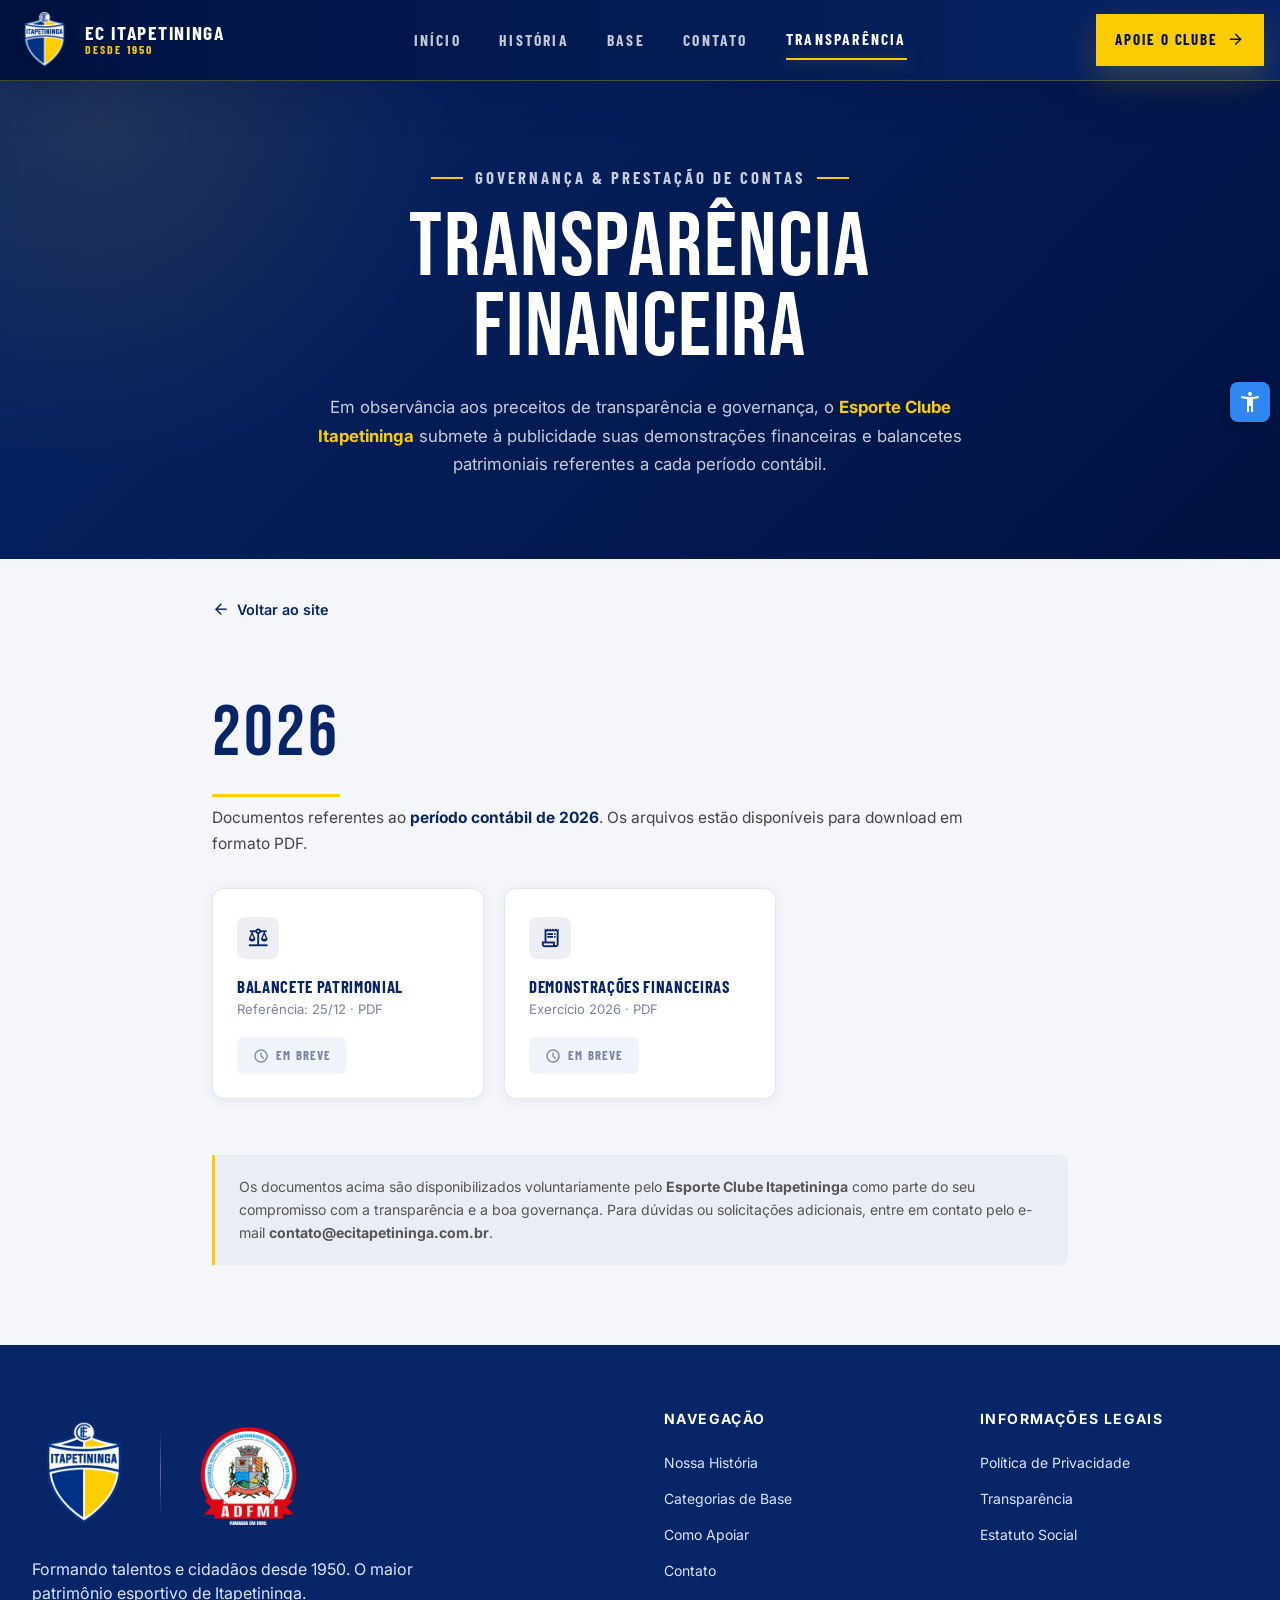
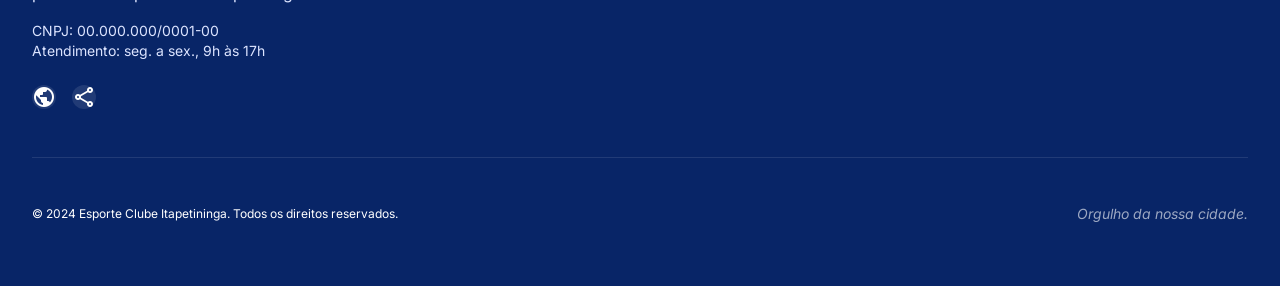
==== commit c1649fa5: "Minor changes" ====
--- a/transparencia.html
+++ b/transparencia.html
@@ -229,7 +229,7 @@
           <img
             alt="Esporte Clube Itapetininga Base"
             class="absolute inset-0 w-full h-full object-cover"
-            src="img/DSC00051-copia.jpg"
+            src="img/time5.jpeg"
           />
           <div
             class="absolute inset-0 bg-gradient-to-t from-primary-container/80 to-transparent flex items-end p-8"
@@ -286,14 +286,117 @@
       </div>
     </div>
 
-    <!-- ── Rodapé simplificado ── -->
-    <footer
-      class="bg-primary-container text-white py-10"
-      style="text-align: center"
-    >
-      <p style="font-size: 0.82rem; opacity: 0.6">
-        © 2025 Esporte Clube Itapetininga. Todos os direitos reservados.
-      </p>
+    <footer class="bg-primary-container text-white py-16">
+      <div class="max-w-7xl mx-auto px-4 lg:px-8">
+        <div
+          class="grid grid-cols-1 md:grid-cols-4 gap-12 border-b border-white/10 pb-12 mb-12"
+        >
+          <div class="md:col-span-2">
+            <div class="footer-brand-partnership">
+              <div
+                class="footer-brand-lockup"
+                role="group"
+                aria-label="EC Itapetininga e ADFMI, parceira institucional"
+              >
+                <img
+                  src="img/eci.png"
+                  alt="Logo EC Itapetininga"
+                  class="footer-brand-logo footer-brand-logo-primary"
+                />
+                <span class="footer-brand-divider" aria-hidden="true"></span>
+                <div class="footer-brand-partner-block">
+                  <img
+                    src="img/adfmi-footer.png"
+                    alt="Logo ADFMI - Associação Desportiva dos Funcionários Municipais de Itapetininga"
+                    class="footer-brand-logo footer-brand-logo-partner"
+                  />
+                </div>
+              </div>
+            </div>
+            <p class="text-primary-fixed-dim max-w-sm mb-4">
+              Formando talentos e cidadãos desde 1950. O maior patrimônio
+              esportivo de Itapetininga.
+            </p>
+            <ul class="text-primary-fixed-dim text-sm space-y-1 mb-6">
+              <li>CNPJ: 00.000.000/0001-00</li>
+              <li>Atendimento: seg. a sex., 9h às 17h</li>
+            </ul>
+            <div class="flex gap-4">
+              <!-- WCAG fix: 4.1.2 -->
+              <span
+                class="material-symbols-outlined p-2 bg-white/10 rounded-full"
+                aria-hidden="true"
+                >public</span
+              >
+              <!-- WCAG fix: 4.1.2 -->
+              <span
+                class="material-symbols-outlined p-2 bg-white/10 rounded-full"
+                aria-hidden="true"
+                >share</span
+              >
+            </div>
+          </div>
+          <div>
+            <h4 class="font-bold mb-6 uppercase tracking-widest text-sm">
+              Navegação
+            </h4>
+            <ul class="space-y-4 text-primary-fixed-dim text-sm">
+              <li>
+                <a class="hover:text-white transition-colors" href="#history"
+                  >Nossa História</a
+                >
+              </li>
+              <li>
+                <a class="hover:text-white transition-colors" href="#categories"
+                  >Categorias de Base</a
+                >
+              </li>
+              <li>
+                <a class="hover:text-white transition-colors" href="#support"
+                  >Como Apoiar</a
+                >
+              </li>
+              <li>
+                <a class="hover:text-white transition-colors" href="#contact"
+                  >Contato</a
+                >
+              </li>
+            </ul>
+          </div>
+          <div>
+            <h4 class="font-bold mb-6 uppercase tracking-widest text-sm">
+              Informações legais
+            </h4>
+            <ul class="space-y-4 text-primary-fixed-dim text-sm">
+              <li>
+                <a class="hover:text-white transition-colors" href="#"
+                  >Política de Privacidade</a
+                >
+              </li>
+              <li>
+                <a
+                  class="hover:text-white transition-colors"
+                  href="transparencia.html"
+                  >Transparência</a
+                >
+              </li>
+              <li>
+                <a class="hover:text-white transition-colors" href="#"
+                  >Estatuto Social</a
+                >
+              </li>
+            </ul>
+          </div>
+        </div>
+        <div
+          class="flex flex-col md:flex-row justify-between items-center text-xs text-primary-fixed-dim/60"
+        >
+          <p>
+            © 2024 Esporte Clube Itapetininga. Todos os direitos reservados.
+          </p>
+          <p class="mt-4 md:mt-0 italic">Orgulho da nossa cidade.</p>
+        </div>
+      </div>
     </footer>
 
     <!-- WCAG fix: 2.1.1 -->
--- a/styles.css
+++ b/styles.css
@@ -656,9 +656,10 @@
 .hero-actions {
   display: flex;
   flex-wrap: wrap;
+  align-items: center;
   gap: 1rem;
-  width: min(100%, 13.5rem);
-  margin-top: 1.8rem;
+  width: auto;
+  margin-top: 1.2rem;
   margin-bottom: clamp(2rem, 4vw, 3.6rem);
   animation: hero-rise 850ms 360ms ease both;
 }
@@ -667,7 +668,7 @@
   display: inline-flex;
   align-items: center;
   justify-content: center;
-  width: 100%;
+  width: min(100%, 13.5rem);
   min-height: 3.35rem;
   padding: 0.85rem 1.25rem;
   border: 1px solid transparent;
@@ -802,11 +803,11 @@
     display: grid;
     grid-template-columns: 1fr;
     width: 100%;
-    margin-top: 1.35rem;
+    margin-top: 1rem;
     margin-bottom: 2rem;
   }
 
-  .hero-fpf-badge {
+  .hero-fpf-text {
     width: 100%;
   }
 
@@ -819,7 +820,7 @@
   .hero-image,
   .hero-title,
   .hero-tagline,
-  .hero-fpf-badge,
+  .hero-fpf-text,
   .hero-actions {
     animation: none;
   }
@@ -1837,51 +1838,116 @@
 
 .history-archive {
   position: relative;
-  min-height: 34rem;
+  min-height: 38rem;
   order: 1;
-}
-
-.history-archive-stripe {
-  position: absolute;
-  top: 7%;
-  right: 7%;
-  width: 72%;
-  height: 82%;
-  background: linear-gradient(
-    90deg,
-    #fccc00 0 16%,
-    transparent 16% 23%,
-    #082567 23% 100%
-  );
-  transform: rotate(-5deg);
-  box-shadow: 0 2rem 4rem rgba(0, 18, 65, 0.32);
 }
 
 .history-archive-main,
 .history-archive-jersey {
   position: absolute;
   overflow: hidden;
-  border: 1px solid rgba(252, 204, 0, 0.34);
   background: #001241;
   box-shadow: 0 2.2rem 5rem rgba(0, 0, 0, 0.34);
 }
 
 .history-archive-main {
-  inset: 0 2rem 2rem 0;
+  overflow: visible;
+  background: #f3ecd6;
+  padding: 0.85rem 0.85rem 2.6rem;
+  border: 4px solid #082567;
+  outline: 2px solid #fccc00;
+  outline-offset: 4px;
+  box-shadow:
+    0 1.8rem 3.2rem rgba(0, 0, 0, 0.42),
+    0 0.6rem 1.2rem rgba(0, 0, 0, 0.22);
+  border-radius: 2px;
 }
 
 .history-archive-jersey {
-  right: 0;
-  bottom: 1.25rem;
-  width: min(32%, 11rem);
-  aspect-ratio: 0.78;
-  padding: 0.85rem;
-  background: linear-gradient(
-    180deg,
-    rgba(255, 255, 255, 0.96),
-    rgba(238, 238, 238, 0.92)
-  );
-  transform: rotate(3deg);
+  border: 1px solid rgba(252, 204, 0, 0.34);
+}
+
+.history-archive-main {
+  inset: 0 0 1rem 0;
+}
+
+.history-archive-main img {
+  position: relative;
+  z-index: 1;
+  display: block;
+  width: 100%;
+  height: calc(100% - 1.75rem);
+  object-fit: contain;
+  background: #f3ecd6;
+  filter: sepia(0.22) saturate(0.82) contrast(1.08) brightness(0.94);
+  border: 1px solid rgba(8, 37, 103, 0.18);
+}
+
+.history-archive-corner {
+  position: absolute;
+  width: 1.5rem;
+  height: 1.5rem;
+  border: 2px solid #fccc00;
+  z-index: 2;
+  pointer-events: none;
+}
+
+.history-archive-corner--tl {
+  top: -2px;
+  left: -2px;
+  border-right: none;
+  border-bottom: none;
+}
+
+.history-archive-corner--br {
+  bottom: -2px;
+  right: -2px;
+  border-left: none;
+  border-top: none;
+}
+
+.history-archive-caption {
+  position: absolute;
+  left: 0.85rem;
+  right: 0.85rem;
+  bottom: 0.55rem;
+  display: flex;
+  align-items: center;
+  gap: 0.6rem;
+  font-family: var(--font-condensed, "Barlow Condensed", "Oswald", sans-serif);
+  font-size: 0.72rem;
+  line-height: 1.2;
+  color: #082567;
+  text-transform: uppercase;
+  letter-spacing: 0.08em;
+}
+
+.history-archive-caption-tag {
+  flex-shrink: 0;
+  padding: 0.18rem 0.5rem;
+  background: #082567;
+  color: #fccc00;
+  font-weight: 700;
+  letter-spacing: 0.12em;
+}
+
+.history-archive-caption-detail {
+  font-weight: 500;
+  color: rgba(8, 37, 103, 0.78);
+  letter-spacing: 0.06em;
+  overflow: hidden;
+  text-overflow: ellipsis;
+  white-space: nowrap;
+}
+
+.history-archive-jersey {
+  right: -1rem;
+  bottom: 0.5rem;
+  width: min(52%, 17rem);
+  aspect-ratio: 1.3;
+  padding: 0;
+  background: #001241;
+  transform: rotate(1.5deg);
 }
 
 .history-archive img {
@@ -1895,13 +1961,18 @@
 }
 
 .history-archive-jersey img {
-  object-fit: contain;
-  filter: saturate(0.96) contrast(1.04);
-}
-
-.history-archive:hover img {
+  object-fit: cover;
+  object-position: center top;
+  filter: saturate(0.88) contrast(1.08) brightness(0.92);
+}
+
+.history-archive:hover .history-archive-main img {
+  transform: scale(1.025);
+  filter: sepia(0.12) saturate(0.95) contrast(1.1) brightness(1);
+}
+
+.history-archive:hover .history-archive-jersey img {
   transform: scale(1.035);
-  filter: saturate(1.05) contrast(1.1) brightness(1);
 }
 
 @media (max-width: 1023px) {
@@ -1926,7 +1997,7 @@
   }
 
   .history-archive {
-    min-height: 32rem;
+    min-height: 36rem;
   }
 }
 
@@ -1958,17 +2029,17 @@
   }
 
   .history-archive {
-    min-height: 29rem;
+    min-height: 32rem;
   }
 
   .history-archive-main {
-    inset: 0 2rem 2rem 0;
+    inset: 0 0 1rem 0;
   }
 
   .history-archive-jersey {
-    right: 0;
-    bottom: 1.5rem;
-    width: min(32%, 11rem);
+    right: -0.5rem;
+    bottom: 0.5rem;
+    width: min(52%, 14rem);
   }
 }
 
@@ -2903,7 +2974,7 @@
 }
 
 .history-editorial.screen-section .history-archive {
-  min-height: clamp(22rem, 42vh, 28rem);
+  min-height: clamp(26rem, 48vh, 34rem);
 }
 
 #contact.screen-section .gap-24 {
@@ -2961,12 +3032,12 @@
     grid-column: 2;
     grid-row: 1;
     align-self: start;
-    min-height: clamp(18rem, 38vh, 24rem);
+    min-height: clamp(24rem, 46vh, 32rem);
     margin-top: 0.75rem;
   }
 
   .history-editorial.screen-section .history-archive-main {
-    inset: 0 2rem 2rem 0;
+    inset: 0 0 1rem 0;
   }
 
   .history-editorial.screen-section .history-archive-jersey {
@@ -3226,35 +3297,18 @@
   background: rgba(255, 255, 255, 0.2);
 }
 
-.hero-fpf-badge {
+.hero-fpf-text {
   display: inline-flex;
   align-items: center;
-  justify-content: space-between;
-  gap: 0.75rem;
-  width: min(100%, 13.5rem);
-  box-sizing: border-box;
-  margin-top: 0;
-  padding: 0.6rem 1.1rem 0.6rem 0.9rem;
-  background: rgba(255, 255, 255, 0.93);
-  border-radius: 0.5rem;
-  box-shadow: 0 4px 16px rgba(0, 0, 0, 0.22);
+  min-height: 3.35rem;
+  color: #fccc00;
+  font-family: "Barlow Condensed", Inter, sans-serif;
+  font-size: 1.08rem;
+  font-weight: 700;
+  letter-spacing: 0.12em;
+  text-transform: uppercase;
+  text-shadow: 0 0.7rem 1.6rem rgba(0, 0, 0, 0.4);
   animation: hero-rise 850ms 480ms ease both;
-}
-
-.hero-fpf-label {
-  color: #001241;
-  font-family: "Barlow Condensed", Inter, sans-serif;
-  font-size: 1.05rem;
-  font-weight: 700;
-  letter-spacing: 0.06em;
-  text-transform: uppercase;
-}
-
-.hero-fpf-logo {
-  width: 3rem;
-  height: 3rem;
-  object-fit: contain;
-  flex-shrink: 0;
 }
 
 /* Correcao #3 - Controles flutuantes de acessibilidade */
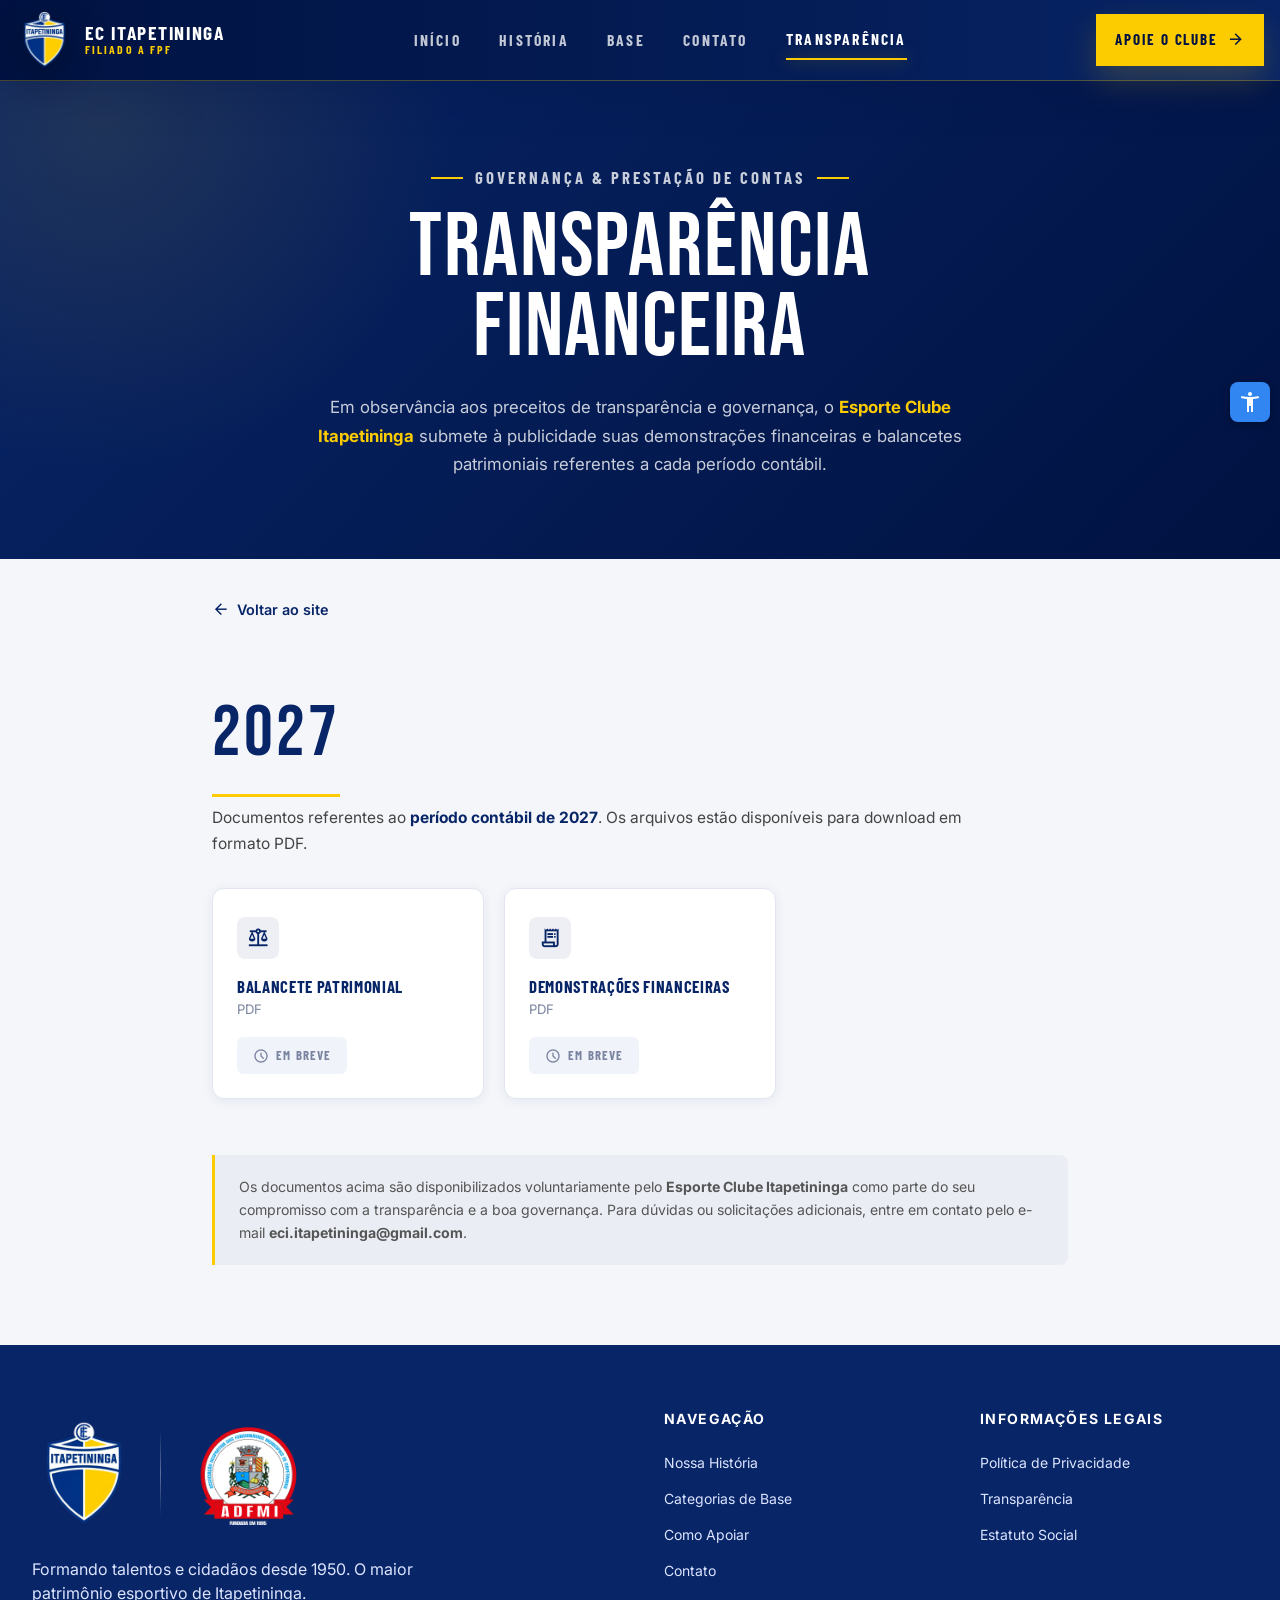
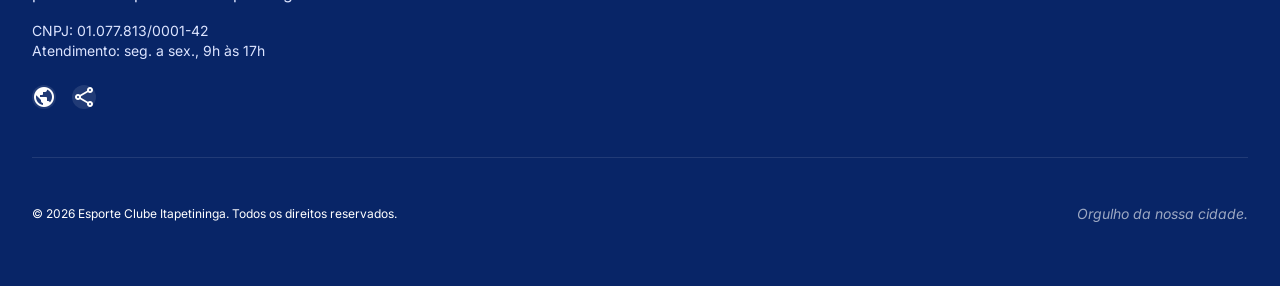
==== commit 6f6e4a40: "Segunda mudança para os textos finais" ====
--- a/transparencia.html
+++ b/transparencia.html
@@ -39,7 +39,7 @@
           />
           <span class="site-brand-text">
             <strong>EC Itapetininga</strong>
-            <small>Desde 1950</small>
+            <small>Filiado a FPF</small>
           </span>
         </a>
         <nav class="site-nav" aria-label="Navegação principal">
@@ -143,12 +143,12 @@
             Voltar ao site
           </a>
 
-          <!-- ── Bloco 2026 ── -->
+          <!-- ── Bloco 2026/2027 ── -->
           <div class="transp-year-block">
-            <h2 class="transp-year-title">2026</h2>
+            <h2 class="transp-year-title">2027</h2>
             <p class="transp-year-desc">
               Documentos referentes ao
-              <strong>período contábil de 2026</strong>. Os arquivos estão
+              <strong>período contábil de 2027</strong>. Os arquivos estão
               disponíveis para download em formato PDF.
             </p>
             <div class="transp-docs-grid">
@@ -158,7 +158,7 @@
                 </div>
                 <div>
                   <p class="transp-doc-name">Balancete Patrimonial</p>
-                  <p class="transp-doc-meta">Referência: 25/12 · PDF</p>
+                  <p class="transp-doc-meta">PDF</p>
                 </div>
                 <!-- Para adicionar o arquivo: substituir o <span> abaixo por um <a href="docs/balancete-2026.pdf" ...> -->
                 <span class="transp-doc-soon">
@@ -177,7 +177,7 @@
                 </div>
                 <div>
                   <p class="transp-doc-name">Demonstrações Financeiras</p>
-                  <p class="transp-doc-meta">Exercício 2026 · PDF</p>
+                  <p class="transp-doc-meta">PDF</p>
                 </div>
                 <!-- Para adicionar o arquivo: substituir o <span> abaixo por um <a href="docs/demonstracoes-2026.pdf" ...> -->
                 <span class="transp-doc-soon">
@@ -198,7 +198,7 @@
             <strong>Esporte Clube Itapetininga</strong> como parte do seu
             compromisso com a transparência e a boa governança. Para dúvidas ou
             solicitações adicionais, entre em contato pelo e-mail
-            <strong>contato@ecitapetininga.com.br</strong>.
+            <strong>eci.itapetininga@gmail.com</strong>.
           </div>
         </div>
       </div>
@@ -318,7 +318,7 @@
               esportivo de Itapetininga.
             </p>
             <ul class="text-primary-fixed-dim text-sm space-y-1 mb-6">
-              <li>CNPJ: 00.000.000/0001-00</li>
+              <li>CNPJ: 01.077.813/0001-42</li>
               <li>Atendimento: seg. a sex., 9h às 17h</li>
             </ul>
             <div class="flex gap-4">
@@ -392,7 +392,7 @@
           class="flex flex-col md:flex-row justify-between items-center text-xs text-primary-fixed-dim/60"
         >
           <p>
-            © 2024 Esporte Clube Itapetininga. Todos os direitos reservados.
+            © 2026 Esporte Clube Itapetininga. Todos os direitos reservados.
           </p>
           <p class="mt-4 md:mt-0 italic">Orgulho da nossa cidade.</p>
         </div>
--- a/styles.css
+++ b/styles.css
@@ -3298,17 +3298,37 @@
 }
 
 .hero-fpf-text {
-  display: inline-flex;
+  display: flex;
   align-items: center;
-  min-height: 3.35rem;
+  gap: 0.75rem;
+  width: min(100%, 28rem);
+  margin: 1.1rem 0 0;
   color: #fccc00;
   font-family: "Barlow Condensed", Inter, sans-serif;
-  font-size: 1.08rem;
+  font-size: clamp(0.95rem, 1.6vw, 1.15rem);
   font-weight: 700;
-  letter-spacing: 0.12em;
+  line-height: 1.2;
+  letter-spacing: 0.14em;
   text-transform: uppercase;
   text-shadow: 0 0.7rem 1.6rem rgba(0, 0, 0, 0.4);
-  animation: hero-rise 850ms 480ms ease both;
+  animation: hero-rise 850ms 300ms ease both;
+}
+
+.hero-fpf-mark {
+  flex: 1 1 1.75rem;
+  min-width: 1.75rem;
+  height: 2px;
+  background: #fccc00;
+  box-shadow: 0 0 0.8rem rgba(252, 204, 0, 0.55);
+}
+
+.hero-fpf-arrow {
+  margin-left: auto;
+  font-size: 1.25rem;
+}
+
+.hero-actions {
+  margin-top: 0.9rem;
 }
 
 /* Correcao #3 - Controles flutuantes de acessibilidade */
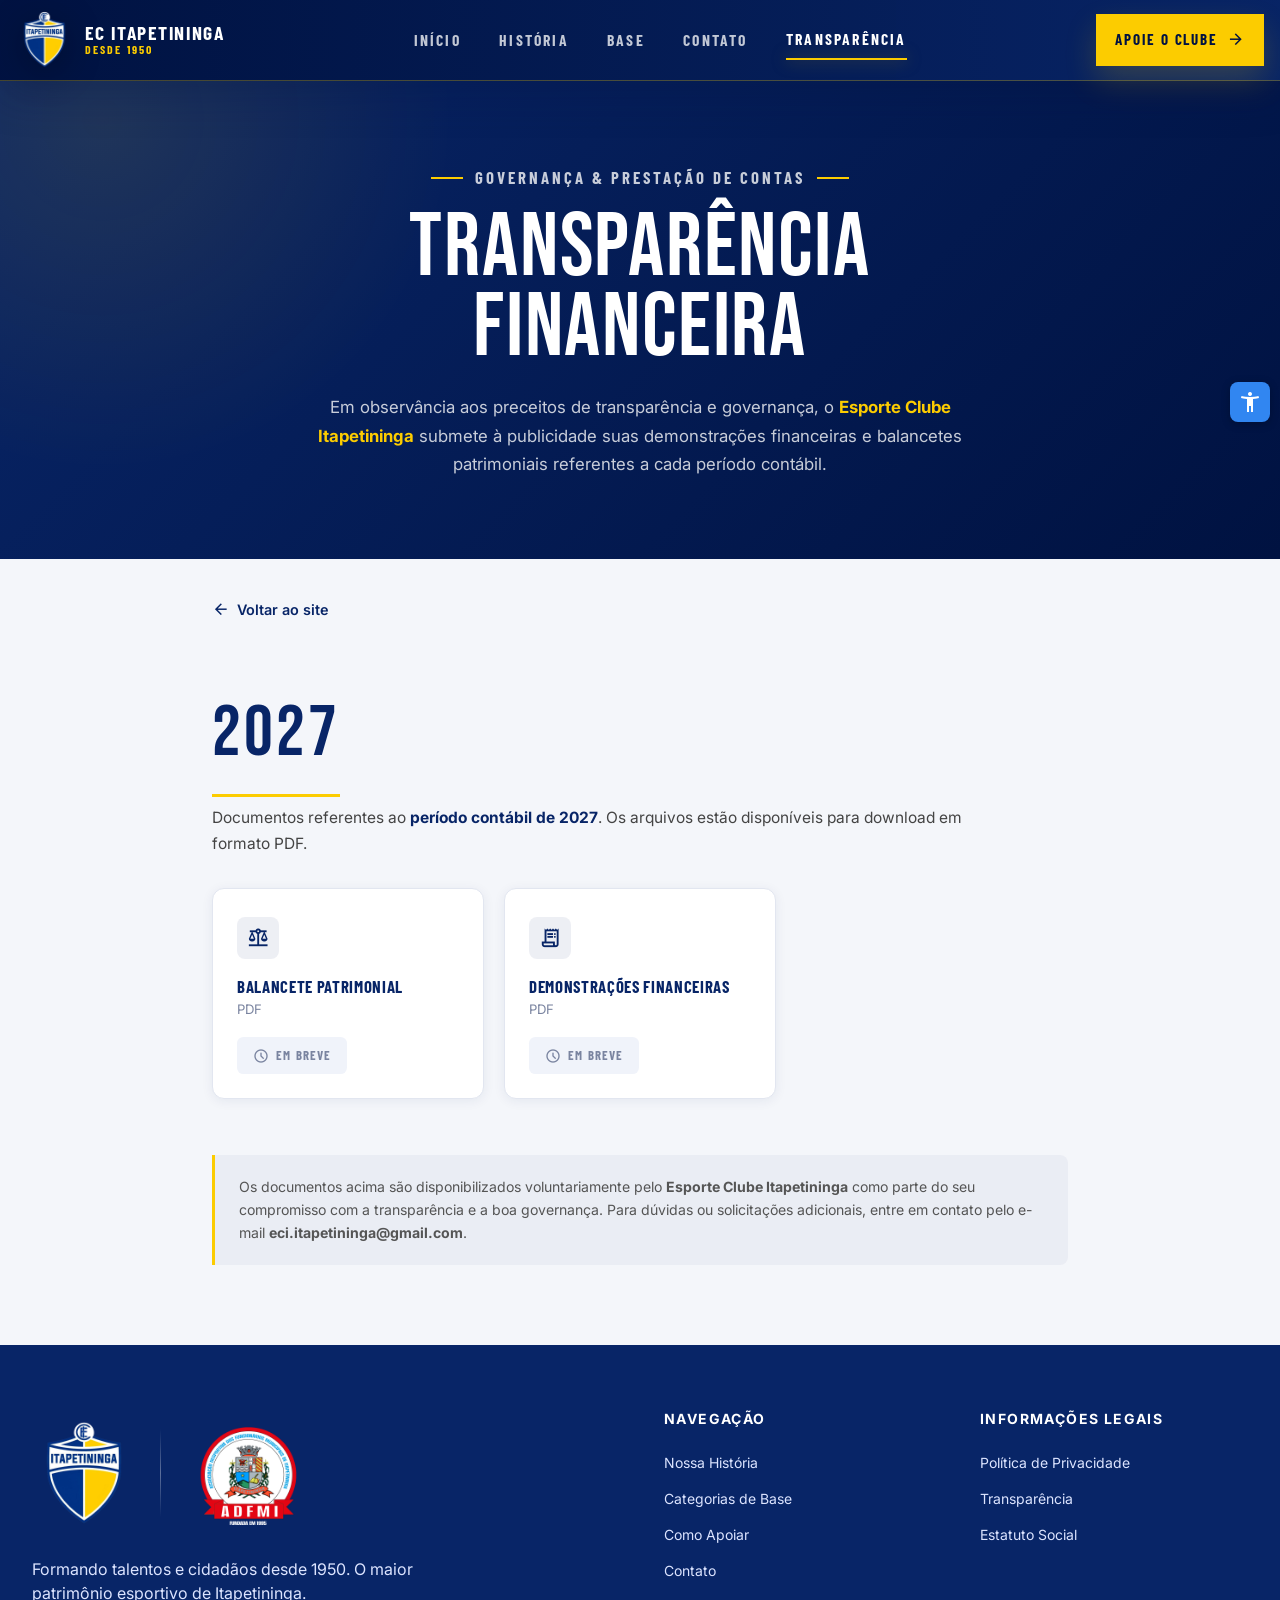
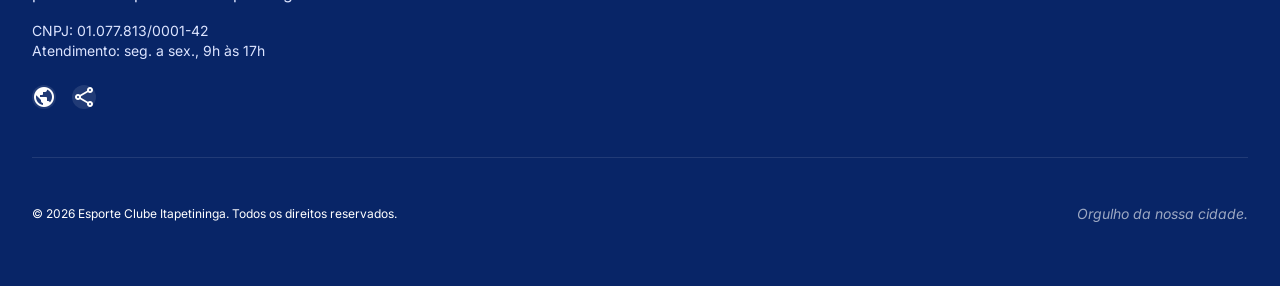
==== commit 7c8059b4: "Quarta mudança para os textos finais" ====
--- a/transparencia.html
+++ b/transparencia.html
@@ -39,7 +39,7 @@
           />
           <span class="site-brand-text">
             <strong>EC Itapetininga</strong>
-            <small>Filiado a FPF</small>
+            <small>Desde 1950</small>
           </span>
         </a>
         <nav class="site-nav" aria-label="Navegação principal">
--- a/styles.css
+++ b/styles.css
@@ -3305,7 +3305,7 @@
   margin: 1.1rem 0 0;
   color: #fccc00;
   font-family: "Barlow Condensed", Inter, sans-serif;
-  font-size: clamp(0.95rem, 1.6vw, 1.15rem);
+  font-size: clamp(0.80rem, 1.45vw, 1.0rem);
   font-weight: 700;
   line-height: 1.2;
   letter-spacing: 0.14em;
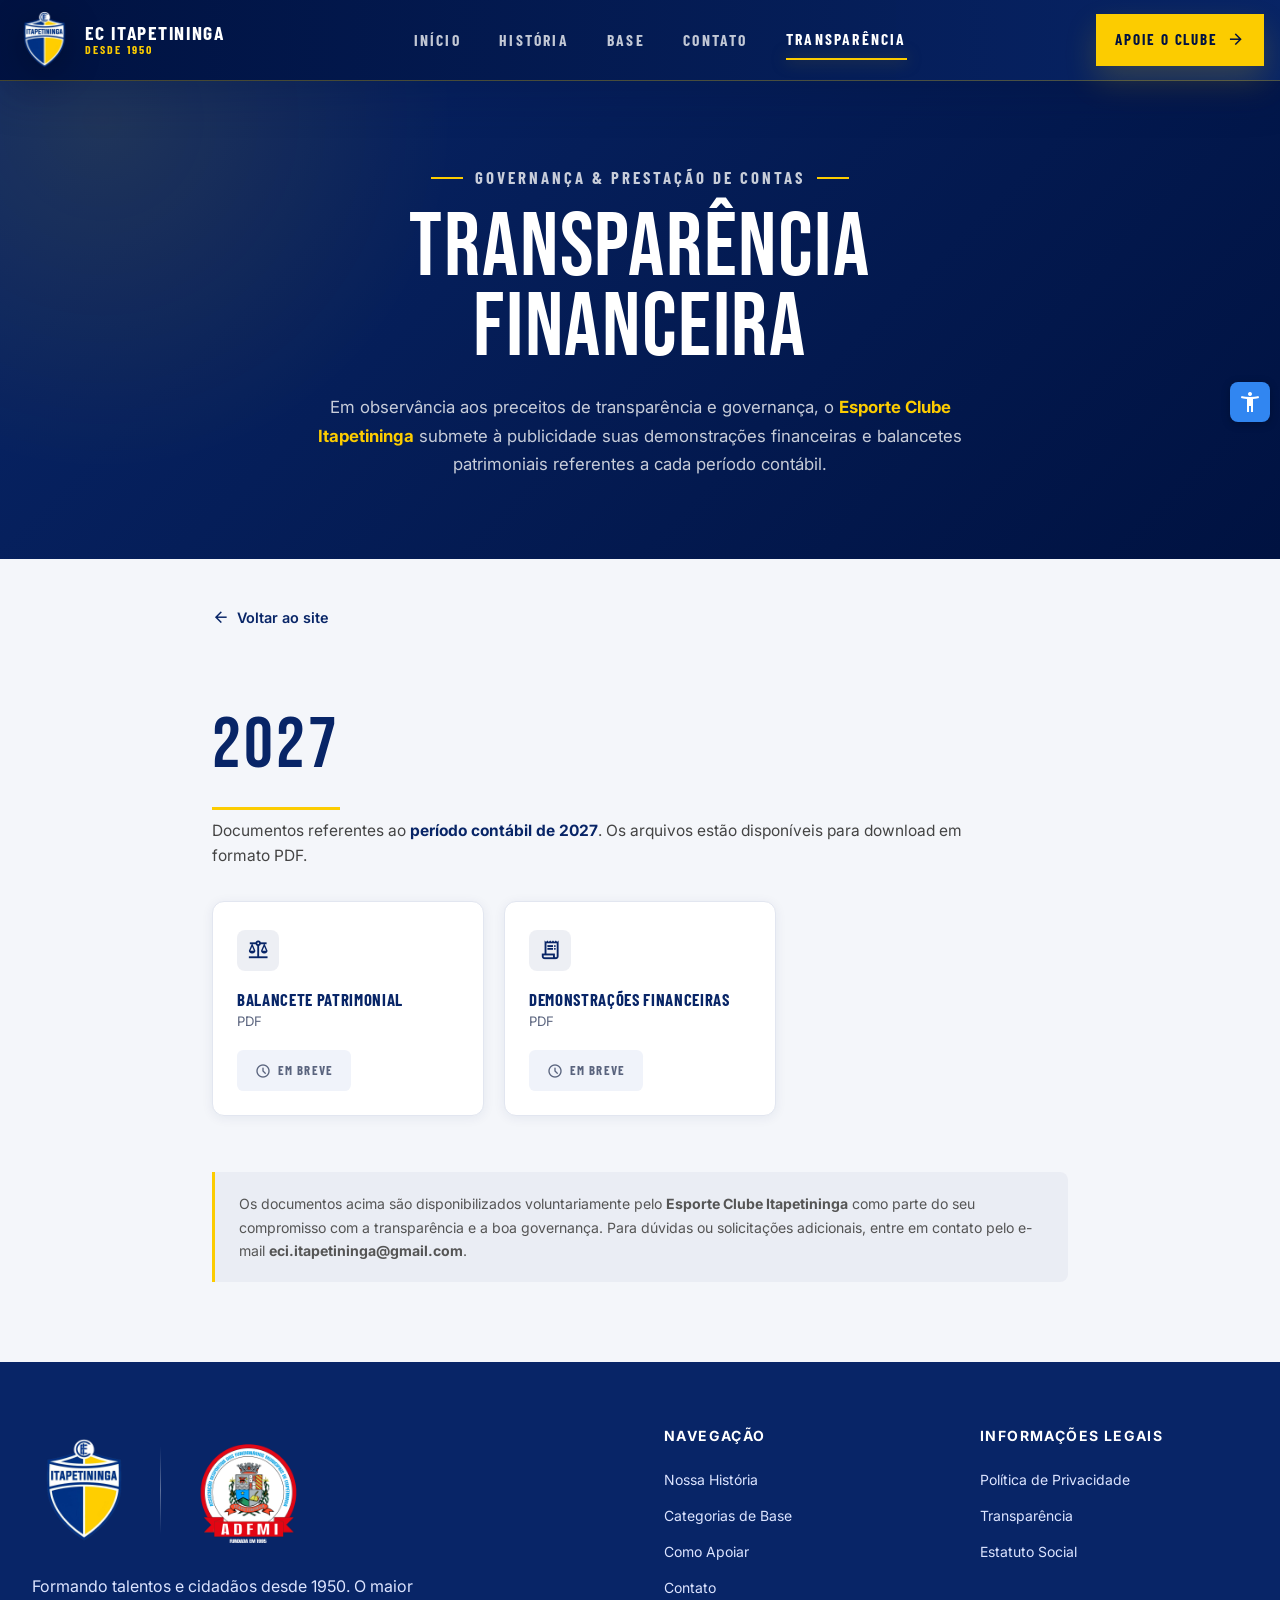
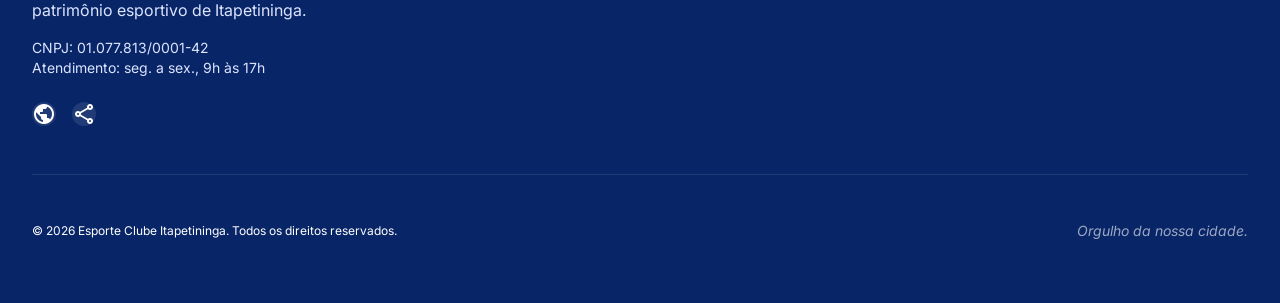
==== commit c8fd28cd: "Minor changes" ====
--- a/transparencia.html
+++ b/transparencia.html
@@ -125,7 +125,10 @@
       <!-- Hero -->
       <section class="transp-hero" aria-labelledby="transp-page-title">
         <p class="transp-hero-kicker">Governança &amp; Prestação de Contas</p>
-        <h1 id="transp-page-title">Transparência<br />Financeira</h1>
+        <h1 id="transp-page-title">
+          Transparência
+          <span class="transp-title-line">Financeira</span>
+        </h1>
         <p>
           Em observância aos preceitos de transparência e governança, o
           <strong style="color: #fccc00">Esporte Clube Itapetininga</strong>
--- a/transparencia.css
+++ b/transparencia.css
@@ -7,12 +7,6 @@
 /* Reset de regras do styles.css que conflitam nesta página */
 body {
   background: #f4f6fa;
-}
-
-/* Impede que .screen-section force height: 100vh nesta página */
-.transp-hero {
-  height: auto !important;
-  min-height: auto !important;
 }
 
 /* ── Página wrapper ── */
@@ -35,7 +29,10 @@
 .transp-hero-kicker {
   display: inline-flex;
   align-items: center;
+  justify-content: center;
+  flex-wrap: wrap;
   gap: 0.7rem;
+  max-width: 100%;
   color: #fccc00;
   font-family: "Barlow Condensed", Inter, sans-serif;
   font-size: 0.88rem;
@@ -65,6 +62,10 @@
   color: #fff;
 }
 
+.transp-hero h1 .transp-title-line {
+  display: block;
+}
+
 .transp-hero p {
   max-width: 42rem;
   margin: 0 auto;
@@ -77,7 +78,7 @@
 .transp-container {
   max-width: 56rem;
   margin: 0 auto;
-  padding: 0 1.25rem;
+  padding: 0 clamp(1rem, 4vw, 1.25rem);
 }
 
 /* ── Bloco de ano ── */
@@ -165,7 +166,7 @@
 
 .transp-doc-meta {
   font-size: 0.82rem;
-  color: #7a84a0;
+  color: #5a647e;
   margin-top: 0.15rem;
 }
 
@@ -174,7 +175,8 @@
   align-items: center;
   gap: 0.5rem;
   margin-top: auto;
-  padding: 0.6rem 1.1rem;
+  padding: 0.75rem 1.25rem;
+  min-height: 2.75rem;
   background: #082567;
   color: #fff;
   font-family: "Barlow Condensed", Inter, sans-serif;
@@ -204,9 +206,10 @@
   align-items: center;
   gap: 0.45rem;
   margin-top: auto;
-  padding: 0.55rem 1rem;
+  padding: 0.7rem 1.1rem;
+  min-height: 2.5rem;
   background: #f0f3fa;
-  color: #7a84a0;
+  color: #5a647e;
   font-family: "Barlow Condensed", Inter, sans-serif;
   font-size: 0.8rem;
   font-weight: 700;
@@ -233,11 +236,13 @@
   display: inline-flex;
   align-items: center;
   gap: 0.45rem;
-  margin: 2.5rem 0 0;
+  margin: 2.5rem 0 0 -0.75rem;
+  padding: 0.5rem 0.75rem;
   color: #082567;
   font-size: 0.9rem;
   font-weight: 600;
   text-decoration: none;
+  border-radius: 0.4rem;
   transition: gap 200ms ease;
 }
 
@@ -248,9 +253,43 @@
 /* ── Mobile ── */
 @media (max-width: 600px) {
   .transp-hero {
-    padding: 5rem 1rem 4rem;
+    padding: 3rem 1rem 3.5rem;
+    background:
+      radial-gradient(circle at 8% 8%, rgba(252, 204, 0, 0.1), transparent 14rem),
+      linear-gradient(135deg, #082567 0%, #001241 100%);
+  }
+  .transp-hero :is(.transp-hero-kicker) {
+    display: block;
+    width: min(100%, 18rem);
+    margin-left: auto;
+    margin-right: auto;
+    font-size: 0.76rem;
+    line-height: 1.35;
+    letter-spacing: 0.12em;
+  }
+  .transp-hero-kicker::before,
+  .transp-hero-kicker::after {
+    display: none;
+  }
+  .transp-hero h1 {
+    font-size: clamp(2.65rem, 13vw, 3.2rem);
   }
   .transp-docs-grid {
     grid-template-columns: 1fr;
   }
 }
+
+@media (min-width: 768px) and (max-width: 900px) {
+  .site-nav,
+  .desktop-support-link {
+    display: none;
+  }
+
+  .mobile-menu-button {
+    display: inline-flex;
+  }
+
+  .mobile-menu {
+    display: grid !important;
+  }
+}
